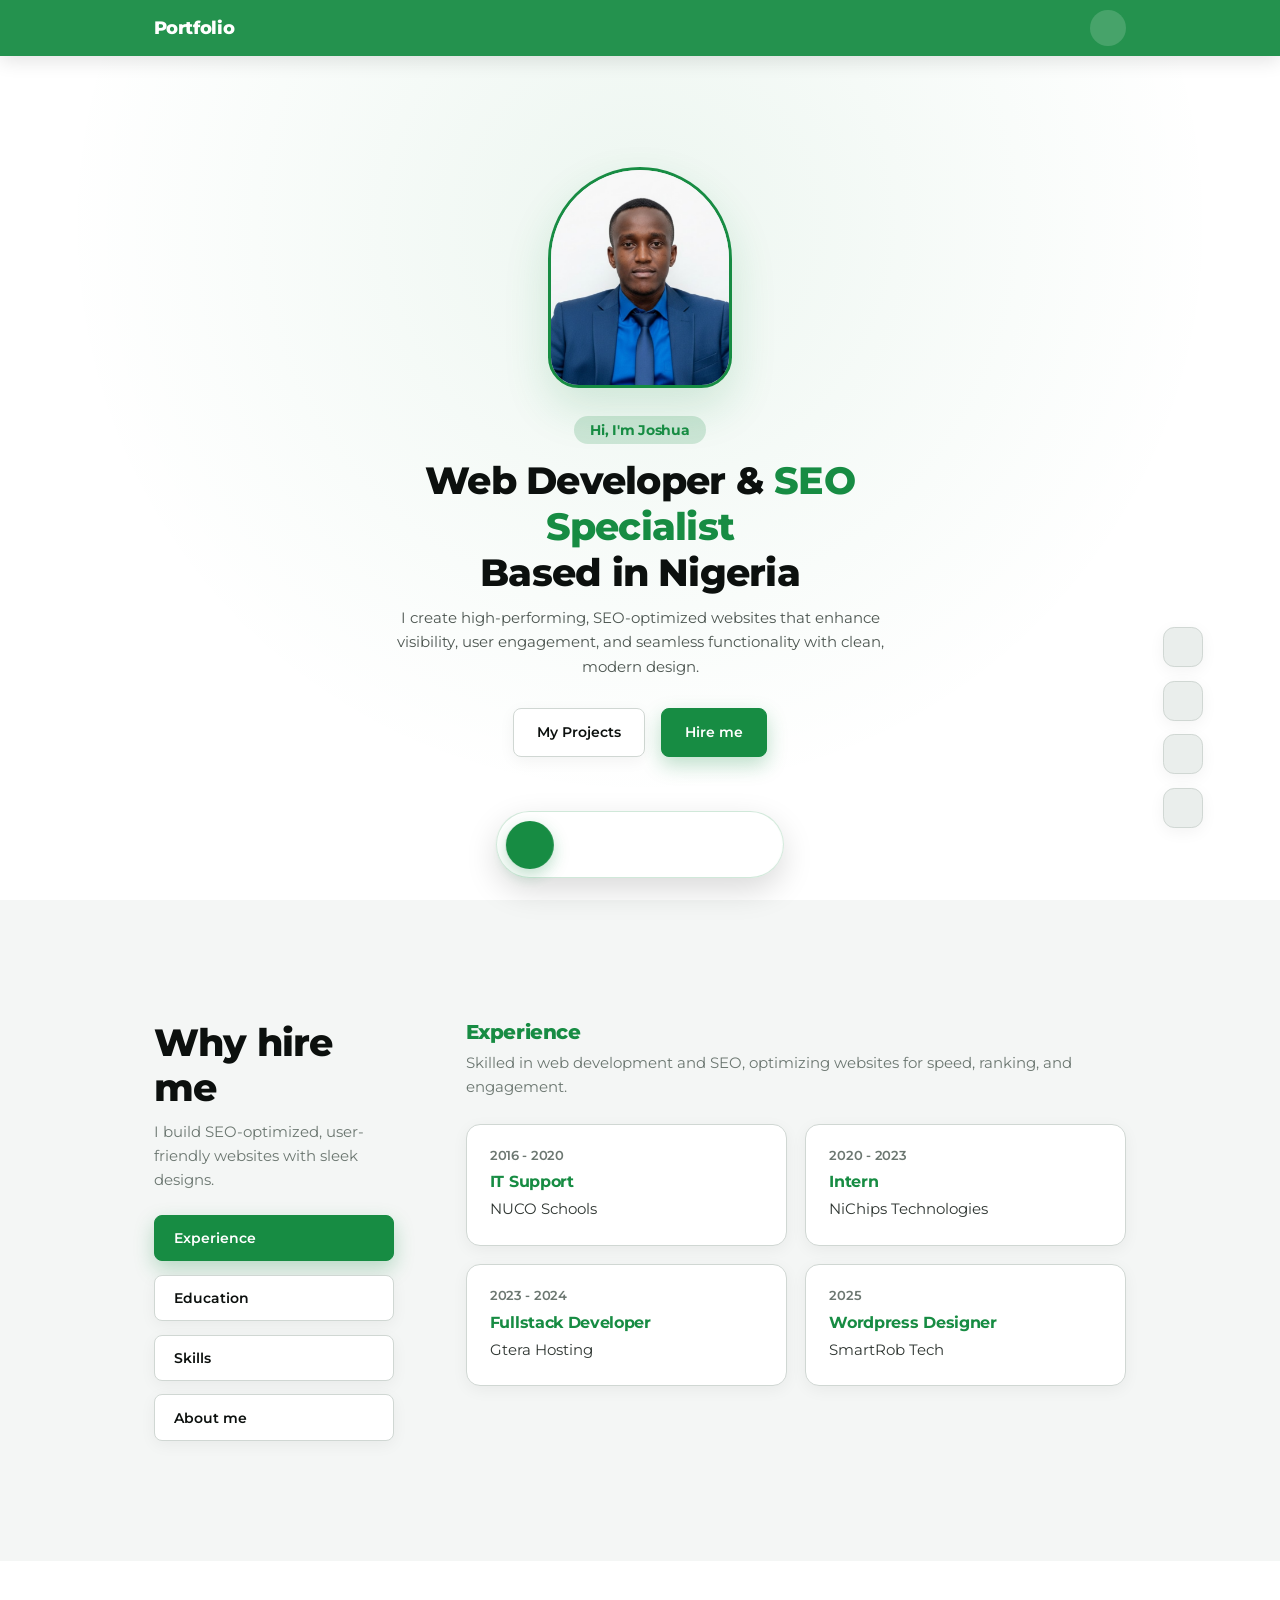
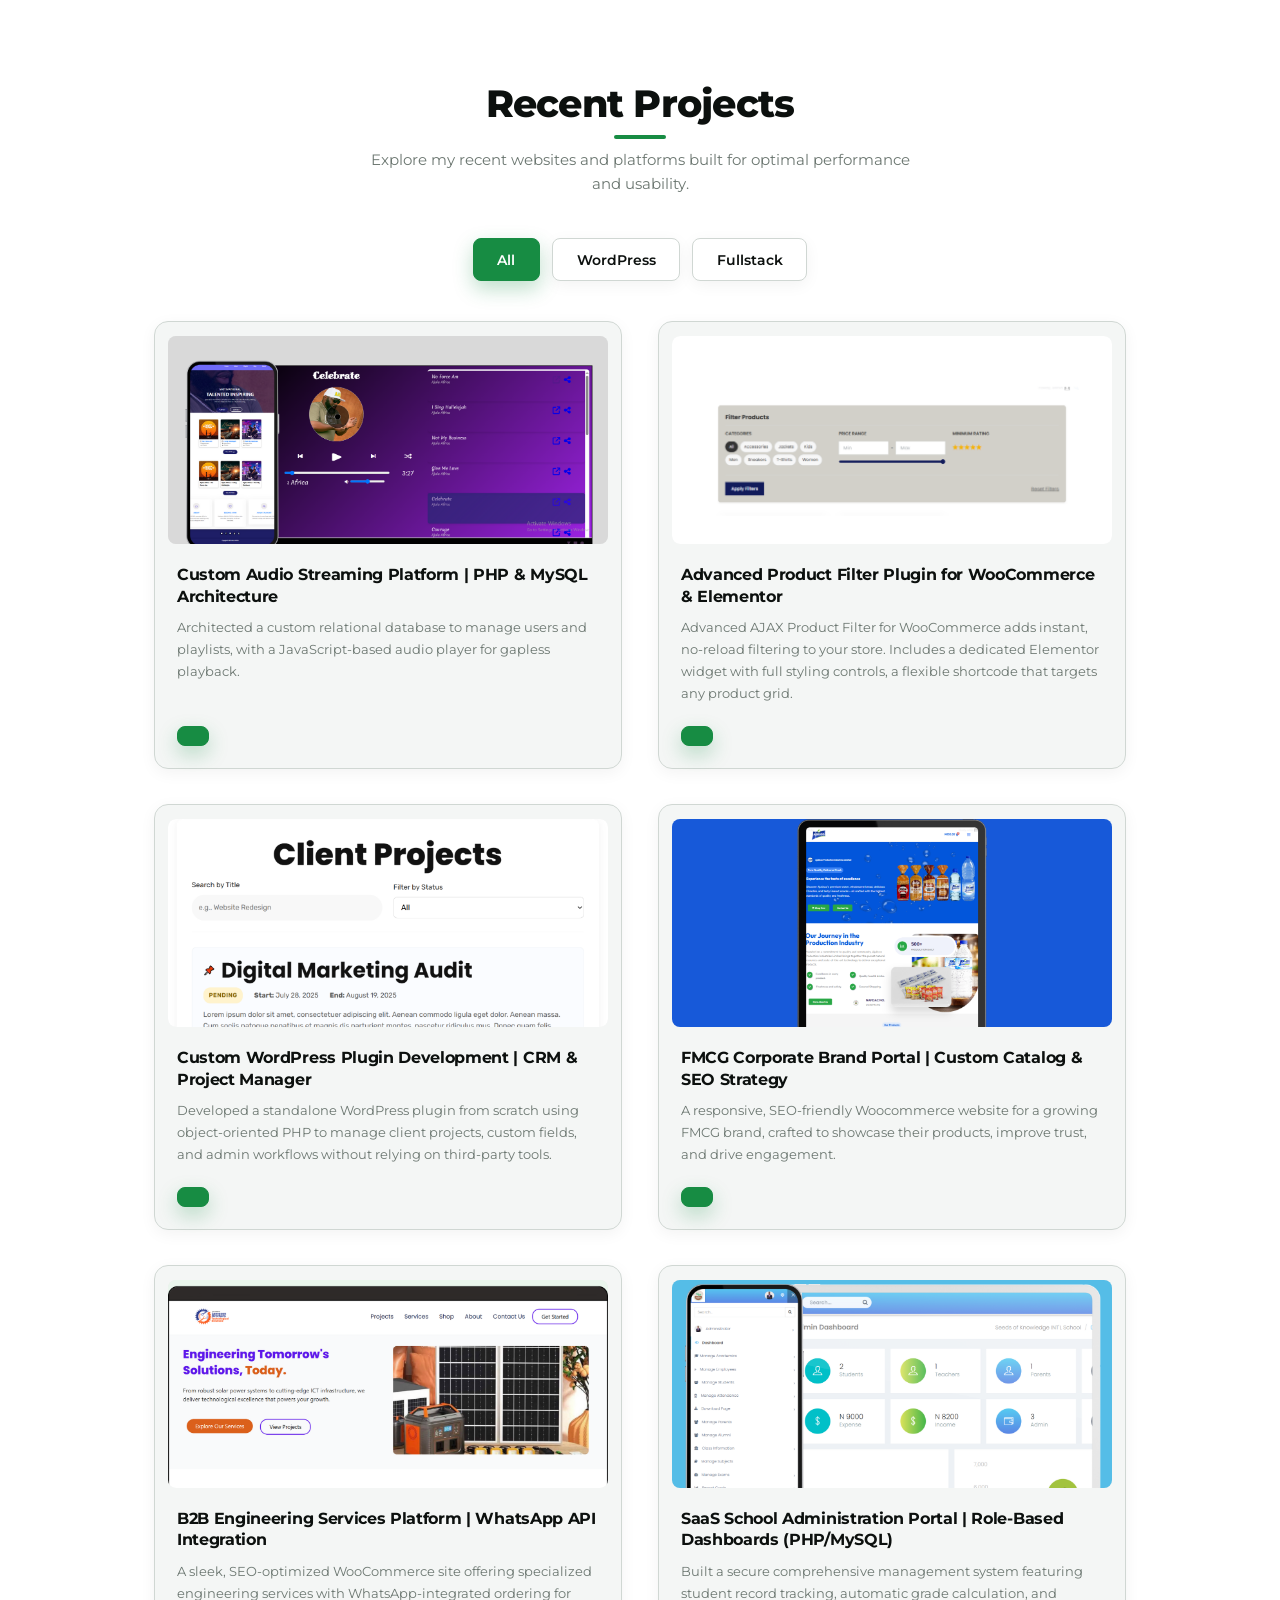
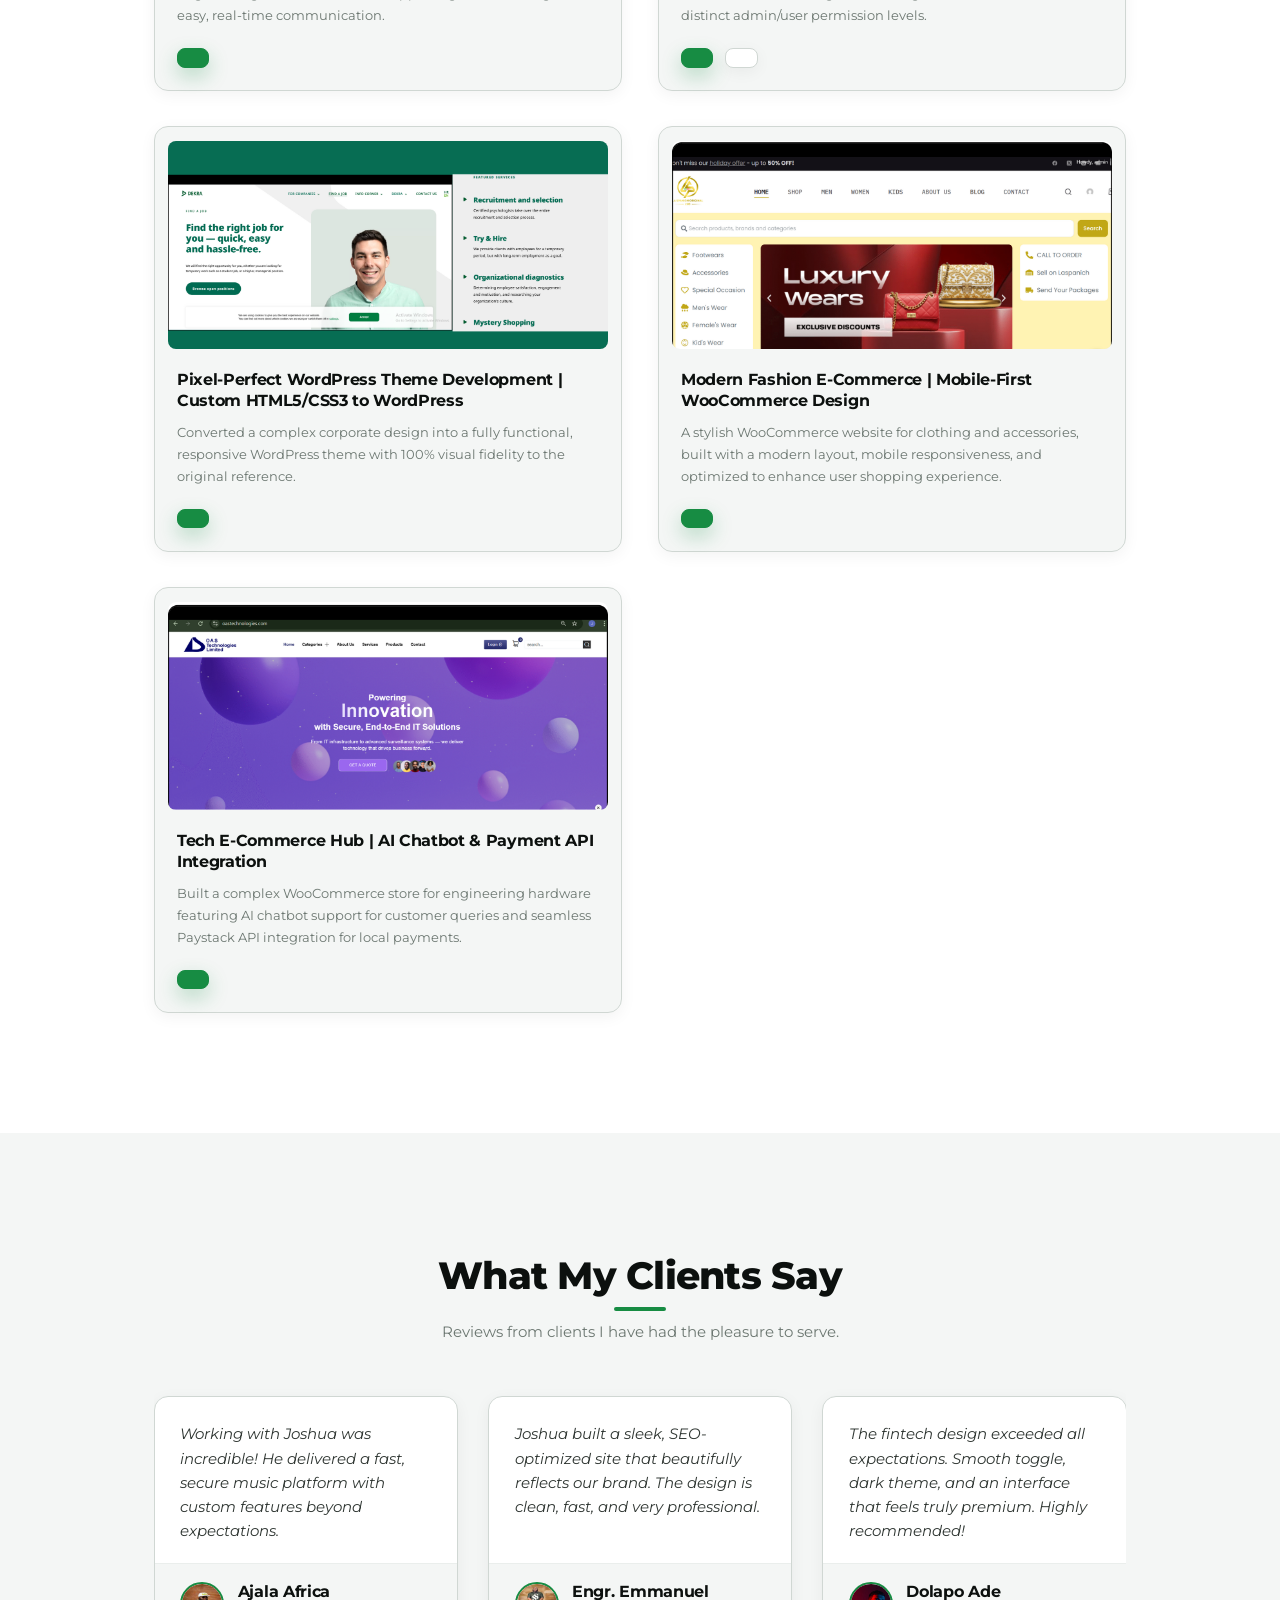
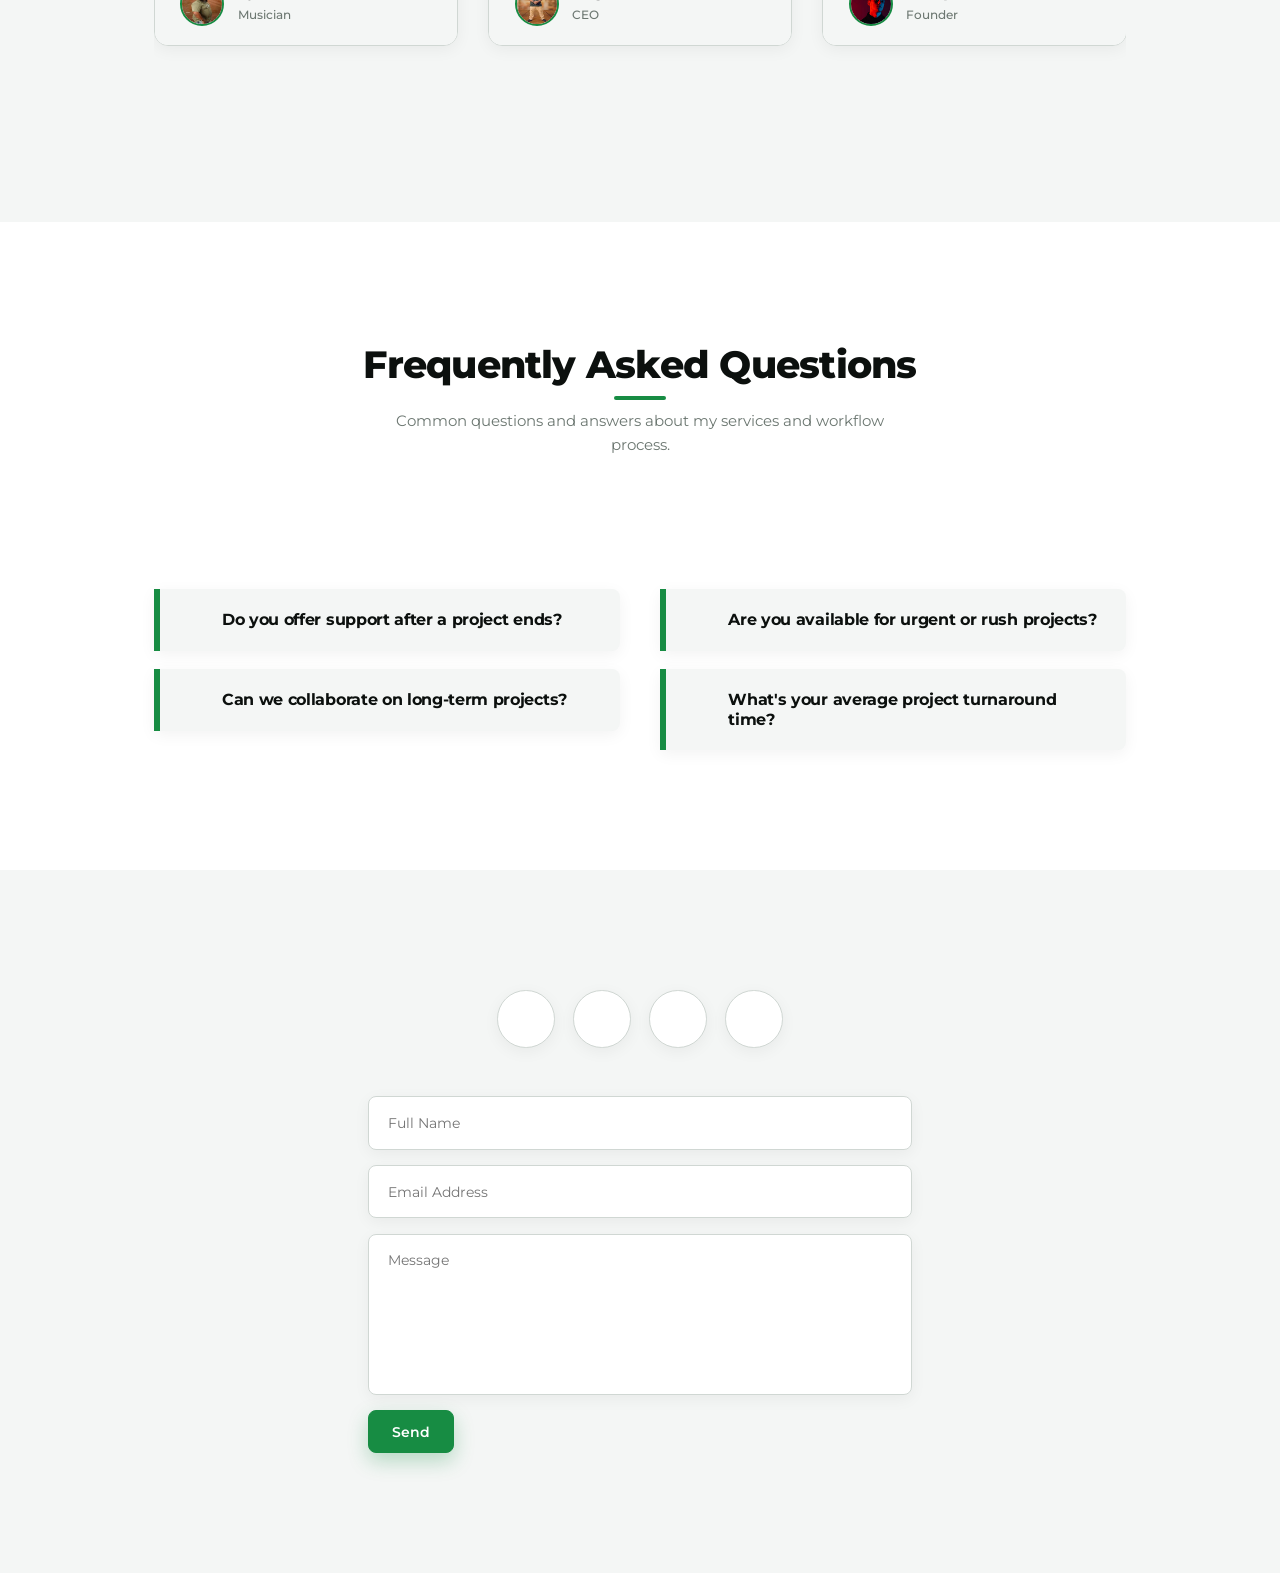
==== index.html @ 737b0444 "Deploy polished original portfolio design" ====
<!DOCTYPE html>
<html lang="en">
  <head>
    <meta charset="UTF-8" />
    <meta name="viewport" content="width=device-width, initial-scale=1.0" />
    <meta http-equiv="X-UA-Compatible" content="ie=edge" />
    <title>Personal Portfolio</title>

    <!-- Favicon -->
    <link rel="icon" href="./assets/portfolio-icon.png" type="image/png" />

    <!-- ICONSCOUT CDN -->
    <link
      rel="stylesheet"
      href="https://unicons.iconscout.com/release/v4.0.8/css/line.css"
    />
    <!-- SWIPERJS CDN -->
    <link
      rel="stylesheet"
      href="https://cdn.jsdelivr.net/npm/swiper@11/swiper-bundle.min.css"
    />
    <!-- ANIMATE ON SCROLL -->
    <link rel="stylesheet" href="https://unpkg.com/aos@next/dist/aos.css" />
    <!-- CUSTOM CSS -->
    <link rel="stylesheet" href="./index.css" />
  </head>
  <body>
    <!-- ========================= NAV BAR ========================= -->
    <nav>
      <div class="container nav__container">
        <a href="index.html">Portfolio</a>
        <button class="nav__theme-btn">
          <i class="uil uil-moon"></i>
        </button>
      </div>
    </nav>

    <!-- ========================= FLOATING NAV ========================= -->
    <menu class="floating__nav">
      <a href="#" class="active"><i class="uil uil-estate"></i></a>
      <a href="#resume"><i class="uil uil-user"></i></a>
      <a href="#projects"><i class="uil uil-images"></i></a>
      <a href="#faqs"><i class="uil uil-smile-dizzy"></i></a>
      <a href="#contact"><i class="uil uil-phone"></i></a>
    </menu>

    <!-- ========================= HEADER ========================= -->
    <header>
      <div class="header__container">
        <div class="header__image" data-aos="fade-up" data-aos-delay="800">
          <img src="./assets/portrait.jpg" alt="Header Image" />
        </div>
        <h5 data-aos="fade-in">Hi, I'm Joshua</h5>
        <h1 data-aos="fade-in">
          Web Developer & <span>SEO Specialist</span><br />Based in Nigeria
        </h1>
        <p data-aos="fade-in">
          I create high-performing, SEO-optimized websites that enhance
          visibility, user engagement, and seamless functionality with clean,
          modern design.
        </p>
        <div class="header__cta" data-aos="fade-in">
          <a href="#projects" class="btn">My Projects</a>
          <a href="#contact" class="btn primary">Hire me</a>
        </div>

        <menu class="header__socials">
          <a href="https://github.com/Joshuaetok" target="_blank" rel="noopener" aria-label="GitHub"><i class="uil uil-github-alt"></i></a>
          <a href="https://www.youtube.com/shorts/P1jPAKe_5eQ" target="_blank" rel="noopener" aria-label="YouTube"><i class="uil uil-youtube"></i></a>
          <a href="https://joshuaetok.github.io/new-portfolio/" target="_blank" rel="noopener" aria-label="Portfolio"><i class="uil uil-dribbble"></i></a>
          <a href="https://www.linkedin.com/in/joshua-etok-082957157" target="_blank" rel="noopener" aria-label="LinkedIn"
            ><i class="uil uil-linkedin-alt"></i
          ></a>
        </menu>
      </div>
    </header>

    <!-- ========================= RESUME ========================= -->
    <section id="resume">
      <div
        class="container resume__container"
        data-aos="fade-in"
        data-aos-delay="200"
      >
        <div class="resume__left">
          <h1>Why hire me</h1>
          <p>
            I build SEO-optimized, user-friendly websites with sleek designs.
          </p>
          <menu>
            <button class="btn primary experience__btn">Experience</button>
            <button class="btn education__btn">Education</button>
            <button class="btn skills__btn">Skills</button>
            <button class="btn about__btn">About me</button>
          </menu>
        </div>
        <div class="resume__right"></div>
      </div>
    </section>

    <!-- ========================= PROJECTS ========================= -->
    <section class="projects" id="projects">
      <h1>Recent Projects</h1>
      <p>
        Explore my recent websites and platforms built for optimal performance
        and usability.
      </p>
      <menu class="projects__categories">
        <button class="btn" data-filter="*">All</button>
        <button class="btn" data-filter=".frontend">WordPress</button>
      <!--  <button class="btn" data-filter=".backend">Backend</button> -->
        <button class="btn" data-filter=".fullstack">Fullstack</button>
      </menu>
      <div
        class="container projects__container"
        data-aos="fade-in"
        data-aos-delay="200"
      >
        <articles class="project mix fullstack" data-order="1">
          <div class="project__image">
            <img src="./assets/project1.png" alt="Project One" />
          </div>
          <h5>Custom Audio Streaming Platform | PHP & MySQL Architecture</h5>
          <p>
            Architected a custom relational database to manage users and playlists, with a JavaScript-based audio player for gapless playback.
          </p>
          <div class="projects__cta">
            <a href="https://ajalaafrica.com/" class="btn primary" target="_blank"
              ><i class="uil uil-link"></i
            ></a>
          </div>
        </articles>
        <articles class="project mix frontend" data-order="2">
          <div class="project__image">
            <img src="./assets/project11.png" alt="Project Two" />
          </div>
          <h5>Advanced Product Filter Plugin for WooCommerce & Elementor</h5>
          <p>
            Advanced AJAX Product Filter for WooCommerce adds instant, no‑reload filtering to your store. Includes a dedicated Elementor widget with full styling controls, a flexible shortcode that targets any product grid.
         </p>
          <div class="projects__cta">
            <a href="https://joshuaetok.github.io/advance-filter/"
              class="btn primary" target="_blank"><i class="uil uil-link"></i
            ></a>
          </div>
        </articles>
        <articles class="project mix frontend" data-order="2">
          <div class="project__image">
            <img src="./assets/project9.png" alt="Project Two" />
          </div>
          <h5>Custom WordPress Plugin Development | CRM & Project Manager</h5>
          <p>
            Developed a standalone WordPress plugin from scratch using object-oriented PHP to manage client projects, custom fields, and admin workflows without relying on third-party tools.
          </p>
          <div class="projects__cta">
            <a href="https://github.com/Joshuaetok/workcity-assessment-wordpress" class="btn primary" target="_blank"
              ><i class="uil uil-github-alt"></i
            ></a>
          </div>
        </articles>
        <articles class="project mix frontend" data-order="2">
          <div class="project__image">
            <img src="./assets/project2.png" alt="Project Two" />
          </div>
          <h5>FMCG Corporate Brand Portal | Custom Catalog & SEO Strategy</h5>
          <p>
            A responsive, SEO-friendly Woocommerce website for a growing FMCG brand,
            crafted to showcase their products, improve trust, and drive engagement.
          </p>
          <div class="projects__cta">
            <a href="https://ajaliscogroup.com/" class="btn primary" target="_blank"
              ><i class="uil uil-link"></i
            ></a>
          </div>
        </articles>
        <articles class="project mix frontend" data-order="3">
          <div class="project__image">
            <img src="./assets/project3.png" alt="Project Three" />
          </div>
          <h5>B2B Engineering Services Platform | WhatsApp API Integration</h5>
          <p>
            A sleek, SEO-optimized WooCommerce site offering specialized engineering
            services with WhatsApp-integrated ordering for easy, real-time communication.
          </p>
          <div class="projects__cta">
            <a href="https://jbtslimited.com/" class="btn primary" target="_blank"
              ><i class="uil uil-link"></i
            ></a>
          </div>
        </articles>
        <articles class="project mix fullstack" data-order="4">
          <div class="project__image">
            <img src="./assets/project4.png" alt="Project Four" />
          </div>
          <h5>SaaS School Administration Portal | Role-Based Dashboards (PHP/MySQL)</h5>
          <p>
            Built a secure comprehensive management system featuring student record tracking, automatic grade calculation, and distinct admin/user permission levels.
          </p>
          <div class="projects__cta">
            <a href="https://seedsofknowledgeschool.com/" class="btn primary" target="_blank"
              ><i class="uil uil-link"></i
            ></a>
            <a href="https://github.com/Joshuaetok/school/" class="btn" target="_blank"
              ><i class="uil uil-github-alt"></i
            ></a>
          </div>
        </articles>
        <articles class="project mix frontend" data-order="4">
          <div class="project__image">
            <img src="./assets/project5.png" alt="Project Four" />
          </div>
          <h5>Pixel-Perfect WordPress Theme Development | Custom HTML5/CSS3 to WordPress</h5>
          <p>
            Converted a complex corporate design into a fully functional, responsive WordPress theme with 100% visual fidelity to the original reference.
          </p>
          <div class="projects__cta">
            <a
              href="https://slategray-shrew-701305.hostingersite.com/"
              class="btn primary"
              target="_blank"
              ><i class="uil uil-link"></i
            ></a>
          </div>
        </articles>

        <articles class="project mix frontend" data-order="4">
          <div class="project__image">
            <img src="./assets/project6.png" alt="Project " />
          </div>
          <h5>Modern Fashion E-Commerce | Mobile-First WooCommerce Design</h5>
          <p>
            A stylish WooCommerce website for clothing and accessories, built with a modern
            layout, mobile responsiveness, and optimized to enhance user shopping experience.
          </p>
          <div class="projects__cta">
            <a
              href="https://laspanichoriginals.com/"
              class="btn primary"
              target="_blank"
              ><i class="uil uil-link"></i
            ></a>
          </div>
        </articles>

        <articles class="project mix frontend" data-order="4">
          <div class="project__image">
            <img src="./assets/project7.png" alt="Project " />
          </div>
          <h5>Tech E-Commerce Hub | AI Chatbot & Payment API Integration</h5>
          <p>
            Built a complex WooCommerce store for engineering hardware featuring AI chatbot support for customer queries and seamless Paystack API integration for local payments.
          </p>
          <div class="projects__cta">
            <a
              href="https://oastechnologies.com/"
              class="btn primary"
              target="_blank"
              ><i class="uil uil-link"></i
            ></a>
          </div>
        </articles>

        <!--
        <articles class="project mix frontend" data-order="4">
          <div class="project__image">
            <img src="./assets/project8.png" alt="Project " />
          </div>
          <h5>Table Water Website</h5>
          <p>
            A custom-designed, SEO-optimized WordPress site for a premium Table
            Water brand. First of its kind, tailored for visibility and brand
            identity.
          </p>
          <div class="projects__cta">
            <a
              href="https://tablewater.ajaliscogroup.com/"
              class="btn primary"
              target="_blank"
              ><i class="uil uil-link"></i
            ></a>
          </div>
        </articles>
        <!--
        <articles class="project mix frontend" data-order="4">
          <div class="project__image">
            <img src="./assets/project4.jpg" alt="Project Four" />
          </div>
          <h5>Project Three Title (Frontend)</h5>
          <p>
            Lorem ipsum dolor sit amet, consectetur adipisicing elit. Voluptate
            neque nostrum molestias, dolores! Animi, eos.
          </p>
          <div class="projects__cta">
            <a href="#" class="btn primary" target="_blank"
              ><i class="uil uil-link"></i
            ></a>
            <a href="#" class="btn" target="_blank"
              ><i class="uil uil-github-alt"></i
            ></a>
          </div>
        </articles>
        <articles class="project mix frontend" data-order="5">
          <div class="project__image">
            <img src="./assets/project5.jpg" alt="Project Five" />
          </div>
          <h5>Project Five Title (Frontend)</h5>
          <p>
            Lorem ipsum dolor sit amet, consectetur adipisicing elit. Voluptate
            neque nostrum molestias, dolores! Animi, eos.
          </p>
          <div class="projects__cta">
            <a href="#" class="btn primary" target="_blank"
              ><i class="uil uil-link"></i
            ></a>
            <a href="#" class="btn" target="_blank"
              ><i class="uil uil-github-alt"></i
            ></a>
          </div>
        </articles>
        <articles class="project mix backend" data-order="6">
          <div class="project__image">
            <img src="./assets/project6.jpg" alt="Project Six" />
          </div>
          <h5>Project Six Title (Backend)</h5>
          <p>
            Lorem ipsum dolor sit amet, consectetur adipisicing elit. Voluptate
            neque nostrum molestias, dolores! Animi, eos.
          </p>
          <div class="projects__cta">
            <a href="#" class="btn primary" target="_blank"
              ><i class="uil uil-link"></i
            ></a>
            <a href="#" class="btn" target="_blank"
              ><i class="uil uil-github-alt"></i
            ></a>
          </div>
        </articles>
        -->
      </div>
    </section>

    <!-- ========================= TESTIMONIALS ========================= -->
    <section id="swiper">
      <h1>What My Clients Say</h1>
      <p>Reviews from clients I have had the pleasure to serve.</p>
      <div class="container swiper">
        <div class="swiper-wrapper">
          <figure class="swiper-slide">
            <figcaption>
              Working with Joshua was incredible! He delivered a fast, secure
              music platform with custom features beyond expectations.
            </figcaption>
            <div class="swiper__client">
              <div class="swiper__client-avatar">
                <img src="./assets/avatar6.jpg" alt="Client One" />
              </div>
              <div class="swiper__client-details">
                <h5>Ajala Africa</h5>
                <small>Musician</small>
              </div>
            </div>
          </figure>
          <figure class="swiper-slide">
            <figcaption>
              Joshua built a sleek, SEO-optimized site that beautifully reflects
              our brand. The design is clean, fast, and very professional.
            </figcaption>
            <div class="swiper__client">
              <div class="swiper__client-avatar">
                <img src="./assets/avatar5.jpg" alt="Client One" />
              </div>
              <div class="swiper__client-details">
                <h5>Engr. Emmanuel</h5>
                <small>CEO</small>
              </div>
            </div>
          </figure>
          <figure class="swiper-slide">
            <figcaption>
              The fintech design exceeded all expectations. Smooth toggle, dark
              theme, and an interface that feels truly premium. Highly
              recommended!
            </figcaption>
            <div class="swiper__client">
              <div class="swiper__client-avatar">
                <img src="./assets/avatar1.jpg" alt="Client One" />
              </div>
              <div class="swiper__client-details">
                <h5>Dolapo Ade</h5>
                <small>Founder</small>
              </div>
            </div>
          </figure>
          <!--
          <figure class="swiper-slide">
            <figcaption>
              Lorem ipsum dolor sit amet, consectetur adipisicing elit. Quod
              soluta itaque ipsam repellendus voluptatibus consequatur
              excepturi. Earum aut veritatis nesciunt!
            </figcaption>
            <div class="swiper__client">
              <div class="swiper__client-avatar">
                <img src="./assets/avatar4.jpg" alt="Client One" />
              </div>
              <div class="swiper__client-details">
                <h5>Mana Ama McBrown</h5>
                <small>Actress</small>
              </div>
            </div>
          </figure>
          <figure class="swiper-slide">
            <figcaption>
              Lorem ipsum dolor sit amet, consectetur adipisicing elit. Quod
              soluta itaque ipsam repellendus voluptatibus consequatur
              excepturi. Earum aut veritatis nesciunt!
            </figcaption>
            <div class="swiper__client">
              <div class="swiper__client-avatar">
                <img src="./assets/avatar2.jpg" alt="Client One" />
              </div>
              <div class="swiper__client-details">
                <h5>Mana Ama McBrown</h5>
                <small>Actress</small>
              </div>
            </div>
          </figure>
          <figure class="swiper-slide">
            <figcaption>
              Lorem ipsum dolor sit amet, consectetur adipisicing elit. Quod
              soluta itaque ipsam repellendus voluptatibus consequatur
              excepturi. Earum aut veritatis nesciunt!
            </figcaption>
            <div class="swiper__client">
              <div class="swiper__client-avatar">
                <img src="./assets/avatar3.jpg" alt="Client One" />
              </div>
              <div class="swiper__client-details">
                <h5>Mana Ama McBrown</h5>
                <small>Actress</small>
              </div>
            </div>
          </figure>
          -->
        </div>
        <div class="swiper-pagination"></div>
      </div>
    </section>

    <!-- ========================= FAQS ========================= -->
    <section id="faqs">
      <h1>Frequently Asked Questions</h1>
      <p>
        Common questions and answers about my services and workflow process.
      </p>
      <menu class="container faqs__container">
        <li class="faqs__item" data-aos="fade-in" data-aos-delay="200">
          <div class="faqs__item-top">
            <span class="faq__icon"><i class="uil uil-angle-down"></i></span>
            <h5>What's your rate?</h5>
          </div>
          <div class="faqs__item-bottom">
            <span></span>
            <p>
              My rates depend on the scope and timeline of the project. I offer
              flexible pricing models including hourly rates, project-based
              fees, and retainers. Every quote is tailored to suit your unique
              needs.
            </p>
          </div>
        </li>
        <li class="faqs__item" data-aos="fade-in" data-aos-delay="200">
          <div class="faqs__item-top">
            <span class="faq__icon"><i class="uil uil-angle-down"></i></span>
            <h5>Can you handle a full website project alone?</h5>
          </div>
          <div class="faqs__item-bottom">
            <span></span>
            <p>
              Absolutely. I specialize in full-stack development and also offer
              expert SEO and design services for complete, high-quality
              delivery.
            </p>
          </div>
        </li>
        <li class="faqs__item" data-aos="fade-in" data-aos-delay="400">
          <div class="faqs__item-top">
            <span class="faq__icon"><i class="uil uil-angle-down"></i></span>
            <h5>Do you offer support after a project ends?</h5>
          </div>
          <div class="faqs__item-bottom">
            <span></span>
            <p>
              Yes. I provide post-launch support packages which include site
              monitoring, bug fixes, and regular updates to ensure your site
              remains optimized and secure.
            </p>
          </div>
        </li>
        <li class="faqs__item" data-aos="fade-in" data-aos-delay="400">
          <div class="faqs__item-top">
            <span class="faq__icon"><i class="uil uil-angle-down"></i></span>
            <h5>Are you available for urgent or rush projects?</h5>
          </div>
          <div class="faqs__item-bottom">
            <span></span>
            <p>
              Yes, I do take on urgent projects based on availability. Rush
              projects come with a premium fee and will still be delivered with
              top-tier quality and precision.
            </p>
          </div>
        </li>
        <li class="faqs__item" data-aos="fade-in" data-aos-delay="600">
          <div class="faqs__item-top">
            <span class="faq__icon"><i class="uil uil-angle-down"></i></span>
            <h5>Can we collaborate on long-term projects?</h5>
          </div>
          <div class="faqs__item-bottom">
            <span></span>
            <p>
              Definitely. I enjoy building lasting relationships with clients.
              Whether it's ongoing website updates, SEO strategies, or new
              feature rollouts, I'm in for the long haul.
            </p>
          </div>
        </li>
        <li class="faqs__item" data-aos="fade-in" data-aos-delay="600">
          <div class="faqs__item-top">
            <span class="faq__icon"><i class="uil uil-angle-down"></i></span>
            <h5>What's your average project turnaround time?</h5>
          </div>
          <div class="faqs__item-bottom">
            <span></span>
            <p>
              Project timelines vary based on complexity, but most standard
              websites are completed within 2–4 weeks. We'll agree on a clear
              timeline before starting to ensure smooth delivery.
            </p>
          </div>
        </li>
      </menu>
    </section>

    <!-- ========================= CONTACT ========================= -->
    <section id="contact">
      <div class="container contact__container">
        <menu class="contact__options">
          <a
            href="mailto:etokjoshua@gmail.com"
            class="contact__option"
            target="_blank"
            aria-label="Email"
          >
            <i class="uil uil-envelope"></i>
          </a>
          <a
            href="https://m.me/joshua.etok.12"
            class="contact__option"
            target="_blank"
            aria-label="Messenger"
          >
            <i class="uil uil-facebook-messenger-alt"></i>
          </a>
          <a
            href="https://wa.me/2348084017920"
            class="contact__option"
            target="_blank"
            aria-label="WhatsApp"
          >
            <i class="uil uil-whatsapp"></i>
          </a>
          <a href="tel:+2348084017920" class="contact__option" target="_blank" aria-label="Phone">
            <i class="uil uil-phone"></i>
          </a>
        </menu>
        <form
          action="https://formsubmit.co/etokjoshua1@gmail.com"
          method="POST"
          data-aos="fade-up"
          data-aos-delay="200"
        >
            <!-- Redirect after submit -->
          <input type="hidden" name="_next" value="https://joshuaetok.github.io/new-portfolio/" />

          <input
            class="round"
            type="text"
            name="Name"
            placeholder="Full Name"
            required
          />
          <input
            class="round"
            type="email"
            name="Email"
            placeholder="Email Address"
            required
          />
          <textarea
            class="round"
            name="Message"
            rows="7"
            placeholder="Message"
            required
          ></textarea>
          <button type="submit" class="btn primary">Send</button>
        </form>
      </div>
    </section>

    <script src="./mix/dist/mixitup.min.js"></script>
    <script src="https://cdn.jsdelivr.net/npm/swiper@11/swiper-bundle.min.js"></script>
    <script src="https://unpkg.com/aos@next/dist/aos.js"></script>
    <script>
      AOS.init({ duration: 2000, offset: 80 });
    </script>
    <script src="./index.js"></script>
  </body>
</html>
---- index.css ----
@import url('https://fonts.googleapis.com/css2?family=Montserrat:ital,wght@0,100..900;1,100..900&display=swap');

* {
  margin: 0;
  padding: 0;
  outline: 0;
  border: 0;
  text-decoration: none;
  list-style: none;
  box-sizing: border-box;
}

:root {
  --color-primary: #178c43;
  --color-primary-light: #1db356;
  --color-primary-variant: rgba(23, 140, 67, 0.18);
  --color-primary-glow: rgba(23, 140, 67, 0.28);
  --color-gray-0: #ffffff;
  --color-gray-50: #f4f6f5;
  --color-gray-100: #eaeeec;
  --color-gray-200: #d0d7d3;
  --color-gray-300: #a1aba5;
  --color-gray-400: #87928c;
  --color-gray-500: #6c7771;
  --color-gray-600: #4e5752;
  --color-gray-700: #2f3632;
  --color-gray-800: #1c211e;
  --color-gray-900: #0c100e;

  --container-w-lg: 76%;
  --container-w-md: 90%;
  --container-w-sm: 92%;

  --radius-sm: 8px;
  --radius-md: 14px;
  --radius-lg: 20px;

  --shadow-sm: 0 4px 16px rgba(0, 0, 0, 0.05);
  --shadow-md: 0 12px 32px rgba(0, 0, 0, 0.08);
  --shadow-lg: 0 20px 45px rgba(23, 140, 67, 0.16);

  --transition: all 320ms cubic-bezier(0.22, 1, 0.36, 1);
}

.dark-theme-variables {
  --color-gray-0: #0e0d14;
  --color-gray-50: #171522;
  --color-gray-100: #221f30;
  --color-gray-200: #36324a;
  --color-gray-300: #6e6a85;
  --color-gray-400: #8e8aa3;
  --color-gray-500: #a8a4bd;
  --color-gray-600: #c7c4d6;
  --color-gray-700: #e6e5ef;
  --color-gray-800: #f4f3f8;
  --color-gray-900: #ffffff;

  --shadow-sm: 0 6px 20px rgba(0, 0, 0, 0.28);
  --shadow-md: 0 14px 36px rgba(0, 0, 0, 0.42);
  --shadow-lg: 0 20px 48px rgba(23, 140, 67, 0.22);
}

html {
  scroll-behavior: smooth;
  scroll-padding-top: 3.5rem;
}

::-webkit-scrollbar {
  background: rgba(23, 140, 67, 0.12);
  width: 9px;
}

::-webkit-scrollbar-thumb {
  background: var(--color-primary);
  border-radius: 10px;
}

body {
  font-family: "Montserrat", sans-serif;
  line-height: 1.65;
  background: var(--color-gray-0);
  font-size: 0.92rem;
  color: var(--color-gray-700);
  user-select: none;
  overflow-x: hidden;
  transition: background 300ms ease, color 300ms ease;
}

.container {
  width: var(--container-w-lg);
  max-width: 1200px;
  margin-inline: auto;
}

img {
  display: block;
  width: 100%;
  object-fit: cover;
}

h1, h2, h3, h4, h5, h6 {
  color: var(--color-gray-900);
  line-height: 1.2;
  font-weight: 800;
  letter-spacing: -0.02em;
}

h1 {
  font-size: clamp(1.75rem, 3vw, 2.35rem);
}

h2 {
  font-size: 1.6rem;
}

h3 {
  font-size: 1.4rem;
}

h4 {
  font-size: 1.25rem;
}

h5 {
  font-size: 1rem;
  font-weight: 700;
}

h6 {
  font-size: 0.82rem;
  font-weight: 600;
}

a {
  transition: var(--transition);
}

.btn {
  display: inline-flex;
  align-items: center;
  justify-content: center;
  gap: 0.45rem;
  background: var(--color-gray-0);
  border: 1.5px solid var(--color-gray-200);
  color: var(--color-gray-900);
  font-family: inherit;
  font-weight: 600;
  font-size: 0.88rem;
  padding: 0.72rem 1.45rem;
  border-radius: var(--radius-sm);
  transition: var(--transition);
  cursor: pointer;
  box-shadow: var(--shadow-sm);
}

.btn.primary {
  background: var(--color-primary);
  border-color: var(--color-primary);
  color: #ffffff;
  box-shadow: 0 8px 20px var(--color-primary-glow);
}

.btn:hover {
  background: var(--color-primary);
  border-color: var(--color-primary);
  color: #ffffff;
  transform: translateY(-2px);
  box-shadow: 0 10px 24px var(--color-primary-glow);
}

.btn.primary:hover {
  background: var(--color-primary-light);
  border-color: var(--color-primary-light);
}

section {
  padding: 7.5rem 0;
}

section:nth-child(even) {
  background: var(--color-gray-50);
}

section > h1,
section > p {
  text-align: center;
  margin-inline: auto;
}

section > h1 {
  position: relative;
  width: fit-content;
  max-width: var(--container-w-sm);
  margin-bottom: 0.6rem;
}

section > h1::after {
  content: "";
  display: block;
  width: 3.2rem;
  height: 0.25rem;
  background: var(--color-primary);
  border-radius: 2rem;
  margin: 0.55rem auto 0;
}

section > p {
  margin-top: 0.5rem;
  width: min(34rem, var(--container-w-sm));
  color: var(--color-gray-500);
}


/* ===================== NAVBAR ===================== */
nav {
  background: rgba(23, 140, 67, 0.94);
  backdrop-filter: blur(12px);
  -webkit-backdrop-filter: blur(12px);
  width: 100%;
  height: 3.5rem;
  display: grid;
  place-items: center;
  position: fixed;
  top: 0;
  left: 0;
  z-index: 20;
  box-shadow: 0 4px 20px rgba(0, 0, 0, 0.12);
}

.nav__container {
  display: flex;
  justify-content: space-between;
  align-items: center;
}

.nav__container a {
  color: #ffffff;
  font-weight: 800;
  font-size: 1.15rem;
  letter-spacing: -0.02em;
}

.nav__theme-btn {
  background: rgba(255, 255, 255, 0.16);
  color: #ffffff;
  width: 2.3rem;
  height: 2.3rem;
  border-radius: 50%;
  display: grid;
  place-items: center;
  font-size: 1.2rem;
  cursor: pointer;
  transition: var(--transition);
}

.nav__theme-btn:hover {
  background: rgba(255, 255, 255, 0.28);
  transform: rotate(15deg) scale(1.06);
}


/* ===================== FLOATING NAVBAR ===================== */
.floating__nav {
  position: fixed;
  left: 50%;
  bottom: -8rem;
  transform: translateX(-50%) scale(0);
  background: rgba(255, 255, 255, 0.75);
  border: 1px solid rgba(23, 140, 67, 0.2);
  box-shadow: 0 12px 32px rgba(0, 0, 0, 0.15);
  backdrop-filter: blur(14px);
  -webkit-backdrop-filter: blur(14px);
  width: fit-content;
  height: 4.2rem;
  display: flex;
  align-items: center;
  justify-content: space-between;
  gap: 0.45rem;
  padding: 0.55rem;
  border-radius: 2.5rem;
  opacity: 0;
  z-index: 20;
  animation: animateFloatingNav 0.8s 0.6s cubic-bezier(0.22, 1, 0.36, 1) forwards;
}

.dark-theme-variables .floating__nav {
  background: rgba(23, 21, 34, 0.78);
  border: 1px solid rgba(255, 255, 255, 0.12);
  box-shadow: 0 12px 36px rgba(0, 0, 0, 0.48);
}

@keyframes animateFloatingNav {
  to {
    bottom: 1.35rem;
    opacity: 1;
    transform: translateX(-50%) scale(1);
  }
}

.floating__nav a {
  color: var(--color-gray-800);
  width: 3rem;
  aspect-ratio: 1/1;
  display: grid;
  place-items: center;
  border-radius: 50%;
  font-size: 1.08rem;
  transition: var(--transition);
}

.floating__nav a:hover {
  background: var(--color-primary-variant);
  color: var(--color-primary);
}

.floating__nav a.active {
  background: var(--color-primary);
  color: #ffffff;
  box-shadow: 0 6px 16px var(--color-primary-glow);
}


/* ===================== HEADER ===================== */
header {
  margin-top: 3.5rem;
  min-height: calc(100vh - 3.5rem);
  padding: 3.5rem 0 5.5rem;
  display: grid;
  place-items: center;
  position: relative;
  background: radial-gradient(circle at 50% 20%, rgba(23, 140, 67, 0.08), transparent 62%);
}

.dark-theme-variables header {
  background:
    radial-gradient(circle at 50% 20%, rgba(23, 140, 67, 0.14), transparent 60%),
    linear-gradient(180deg, var(--color-gray-100), var(--color-gray-0));
}

.header__container {
  width: min(38rem, var(--container-w-sm));
  text-align: center;
}

.header__image {
  width: 11.5rem;
  height: 13.8rem;
  border-radius: 6rem 6rem 2rem 2rem;
  overflow: hidden;
  margin-inline: auto;
  margin-bottom: 1.75rem;
  border: 3px solid var(--color-primary);
  box-shadow: var(--shadow-lg);
  background: var(--color-gray-100);
}

.header__image img {
  height: 100%;
  object-position: center top;
  transform: scale(1.06);
  transition: var(--transition);
}

.header__image:hover img {
  transform: scale(1.1);
}

.header__container h5 {
  color: var(--color-primary);
  background: var(--color-primary-variant);
  width: fit-content;
  margin-inline: auto;
  padding: 0.35rem 1rem;
  border-radius: 2rem;
  font-size: 0.85rem;
  font-weight: 700;
}

.header__container h1 {
  margin: 0.9rem 0 0.65rem;
  line-height: 1.22;
}

.header__container h1 span {
  color: var(--color-primary);
}

.header__container p {
  color: var(--color-gray-600);
  max-width: 33rem;
  margin-inline: auto;
}

.header__cta {
  margin-top: 1.85rem;
  display: flex;
  gap: 1rem;
  margin-inline: auto;
  width: fit-content;
}

.header__socials {
  position: absolute;
  right: 6%;
  bottom: 4.5rem;
  display: flex;
  flex-direction: column;
  gap: 0.85rem;
}

.header__socials a {
  background: var(--color-gray-100);
  color: var(--color-primary);
  width: 2.5rem;
  aspect-ratio: 1/1;
  display: flex;
  align-items: center;
  justify-content: center;
  border-radius: 0.7rem;
  font-size: 1.15rem;
  border: 1px solid var(--color-gray-200);
  box-shadow: var(--shadow-sm);
  transition: var(--transition);
}

.header__socials a:hover {
  background: var(--color-primary);
  border-color: var(--color-primary);
  color: #ffffff;
  transform: translateY(-3px);
  box-shadow: 0 8px 18px var(--color-primary-glow);
}


/* ===================== RESUME ===================== */
.resume__container {
  display: grid;
  grid-template-columns: 15rem 1fr;
  gap: 4.5rem;
  width: min(64rem, var(--container-w-lg));
  align-items: start;
}

.resume__left p {
  margin: 0.6rem 0 1.4rem;
  color: var(--color-gray-500);
}

.resume__left menu {
  display: flex;
  flex-direction: column;
  gap: 0.85rem;
}

.resume__left menu button {
  width: 100%;
  justify-content: flex-start;
  padding: 0.82rem 1.2rem;
  border-radius: var(--radius-sm);
}

.resume__right h4 {
  margin-bottom: 0.45rem;
  color: var(--color-primary);
}

.resume__right > p {
  margin-bottom: 1.5rem;
  color: var(--color-gray-500);
}

.resume__right ul {
  display: grid;
  grid-template-columns: 1fr 1fr;
  gap: 1.15rem;
}

.resume__right ul li {
  background: var(--color-gray-0);
  padding: 1.45rem;
  border-radius: var(--radius-md);
  border: 1px solid var(--color-gray-200);
  box-shadow: var(--shadow-sm);
  transition: var(--transition);
  cursor: default;
}

.resume__right ul li:hover {
  border-color: var(--color-primary);
  transform: translateY(-3px);
  box-shadow: var(--shadow-md);
}

.resume__right li h6 {
  color: var(--color-gray-500);
}

.resume__right li h5 {
  color: var(--color-primary);
  margin: 0.55rem 0 0.35rem;
}

/* education */
.resume__right.education ul {
  grid-template-columns: 1fr;
}

.resume__right.education li h5 {
  margin-top: 0;
}

/* skills */
.resume__right.skills ul {
  grid-template-columns: repeat(auto-fill, minmax(7.2rem, 1fr));
  gap: 1.15rem;
}

.resume__right.skills ul li {
  padding: 1.1rem 0.8rem;
  display: flex;
  flex-direction: column;
  align-items: center;
  justify-content: center;
  gap: 0.65rem;
  aspect-ratio: 1 / 1;
  background: #ffffff;
  border: 1px solid var(--color-gray-200);
  border-radius: var(--radius-md);
}

.dark-theme-variables .resume__right.skills ul li {
  background: #ffffff;
  border-color: rgba(255, 255, 255, 0.16);
}

.resume__right.skills ul li img {
  width: 3.1rem;
  height: 3.1rem;
  object-fit: contain;
  transition: var(--transition);
}

.resume__right.skills ul li:hover img {
  transform: scale(1.1);
}

.resume__right.skills ul li span {
  font-size: 0.75rem;
  font-weight: 700;
  color: #1c211e;
  text-align: center;
}

/* about */
.resume__right.about ul {
  gap: 1rem 1.5rem;
}

.resume__right.about li {
  background: var(--color-gray-0);
  display: flex;
  align-items: center;
  justify-content: space-between;
  padding: 0.9rem 1.2rem;
  gap: 0.5rem;
  border: 1px solid var(--color-gray-200);
  border-radius: var(--radius-sm);
}

.resume__right.about li h6 {
  color: var(--color-gray-500);
}

.resume__right.about li h5 {
  color: var(--color-gray-900);
  margin: 0;
  font-size: 0.88rem;
}

.resume__right.about li p {
  font-weight: 600;
  color: var(--color-gray-700);
  font-size: 0.88rem;
}


/* ===================== PROJECTS ===================== */
.projects__categories {
  display: flex;
  gap: 0.8rem;
  justify-content: center;
  align-items: center;
  margin: 2.6rem 0 2.5rem;
  flex-wrap: wrap;
}

.projects__categories button.mixitup-control-active {
  background: var(--color-primary);
  border-color: var(--color-primary);
  color: #ffffff;
  box-shadow: 0 8px 20px var(--color-primary-glow);
}

.projects__container {
  display: grid;
  grid-template-columns: repeat(auto-fill, minmax(19.5rem, 1fr));
  gap: 2.2rem;
}

.project {
  background: var(--color-gray-50);
  transition: var(--transition);
  padding: 0.85rem 0.85rem 1.4rem;
  border-radius: var(--radius-md);
  border: 1px solid var(--color-gray-200);
  box-shadow: var(--shadow-sm);
  display: flex;
  flex-direction: column;
  animation: animateProject 0.6s ease forwards;
}

.dark-theme-variables .project {
  background: var(--color-gray-100);
}

@keyframes animateProject {
  from {
    opacity: 0;
    transform: translateY(12px);
  }
  to {
    opacity: 1;
    transform: translateY(0);
  }
}

.project:hover {
  transform: translateY(-6px);
  border-color: var(--color-primary);
  box-shadow: var(--shadow-md);
}

.project__image {
  aspect-ratio: 16 / 10;
  max-height: 13rem;
  margin-bottom: 1.25rem;
  border-radius: var(--radius-sm);
  overflow: hidden;
  background: var(--color-gray-100);
}

.project__image img {
  width: 100%;
  height: 100%;
  object-fit: cover;
  object-position: top center;
  transition: transform 500ms cubic-bezier(0.22, 1, 0.36, 1);
}

.project:hover .project__image img {
  transform: scale(1.05);
}

.project h5 {
  padding: 0 0.55rem;
  line-height: 1.35;
}

.project p {
  margin: 0.55rem 0 1.35rem;
  padding: 0 0.55rem;
  font-size: 0.84rem;
  color: var(--color-gray-500);
  flex-grow: 1;
}

.projects__cta,
.project__cta {
  padding: 0 0.55rem;
  display: flex;
  gap: 0.75rem;
  margin-top: auto;
}

.projects__cta a,
.project__cta a {
  font-size: 1.15rem;
  padding: 0.55rem 0.95rem;
  border-radius: var(--radius-sm);
}


/* ===================== SWIPER JS (testimonials) ===================== */
.swiper-wrapper {
  margin-top: 3.2rem;
  padding-bottom: 3.5rem;
}

.swiper-slide {
  background: var(--color-gray-0);
  border: 1px solid var(--color-gray-200);
  border-radius: var(--radius-md);
  box-shadow: var(--shadow-sm);
  overflow: hidden;
  cursor: default;
  transition: var(--transition);
  height: auto;
  display: flex;
  flex-direction: column;
  justify-content: space-between;
}

.swiper-slide:hover {
  border-color: var(--color-primary);
  transform: translateY(-4px);
  box-shadow: var(--shadow-md);
}

.swiper-slide figcaption {
  padding: 1.6rem 1.6rem 1.2rem;
  color: var(--color-gray-700);
  font-style: italic;
  line-height: 1.65;
  position: relative;
}

.swiper__client {
  display: flex;
  align-items: center;
  gap: 0.85rem;
  background: var(--color-gray-50);
  padding: 1.15rem 1.6rem;
  border-top: 1px solid var(--color-gray-100);
}

.dark-theme-variables .swiper__client {
  background: var(--color-gray-100);
}

.swiper__client-avatar {
  width: 2.75rem;
  aspect-ratio: 1/1;
  border-radius: 50%;
  overflow: hidden;
  border: 2px solid var(--color-primary);
  flex-shrink: 0;
}

.swiper__client-details small {
  color: var(--color-gray-500);
  font-weight: 500;
}

.swiper-pagination-bullet {
  background: var(--color-primary);
}


/* ===================== FAQS ===================== */
.faqs__container {
  display: grid;
  grid-template-columns: 1fr 1fr;
  gap: 1.1rem 2.5rem;
  align-items: flex-start;
  margin-top: 3.2rem;
}

.faqs__item {
  background: var(--color-gray-50);
  padding: 1.35rem 1.5rem;
  border-left: 0.4rem solid var(--color-primary);
  border-radius: 0 var(--radius-sm) var(--radius-sm) 0;
  box-shadow: var(--shadow-sm);
  cursor: pointer;
  transition: var(--transition);
}

.dark-theme-variables .faqs__item {
  background: var(--color-gray-100);
}

.faqs__item:hover {
  transform: translateX(3px);
  box-shadow: var(--shadow-md);
}

.faqs__item div {
  display: grid;
  grid-template-columns: 2.4rem auto;
  align-items: center;
}

.faqs__item i {
  font-size: 1.4rem;
  color: var(--color-primary);
}

.faqs__item p {
  margin-top: 0.75rem;
  color: var(--color-gray-600);
  display: none;
  line-height: 1.65;
}

p.show {
  display: block !important;
  animation: fadeFaq 250ms ease forwards;
}

@keyframes fadeFaq {
  from {
    opacity: 0;
    transform: translateY(-4px);
  }
  to {
    opacity: 1;
    transform: translateY(0);
  }
}


/* ===================== CONTACT ===================== */
.contact__container {
  width: min(34rem, var(--container-w-sm));
}

.contact__options {
  display: flex;
  justify-content: center;
  align-items: center;
  width: fit-content;
  margin-inline: auto;
  gap: 1.15rem;
  margin-bottom: 3rem;
}

.contact__options a {
  background: var(--color-gray-0);
  color: var(--color-primary);
  border-radius: 50%;
  width: 3.6rem;
  height: 3.6rem;
  display: flex;
  align-items: center;
  justify-content: center;
  font-size: 1.3rem;
  border: 1px solid var(--color-gray-200);
  box-shadow: var(--shadow-sm);
  transition: var(--transition);
}

.contact__options a:hover {
  background: var(--color-primary);
  border-color: var(--color-primary);
  color: #ffffff;
  transform: translateY(-3px);
  box-shadow: 0 8px 20px var(--color-primary-glow);
}

form {
  display: flex;
  flex-direction: column;
  gap: 0.95rem;
}

form input,
form textarea {
  padding: 1.05rem 1.2rem;
  resize: none;
  background: var(--color-gray-0);
  color: var(--color-gray-900);
  font-family: inherit;
  font-size: 0.9rem;
  border-radius: var(--radius-sm);
  border: 1.5px solid var(--color-gray-200);
  box-shadow: var(--shadow-sm);
  transition: var(--transition);
}

form input:focus,
form textarea:focus {
  border-color: var(--color-primary);
  box-shadow: 0 0 0 3px var(--color-primary-variant);
}

form button {
  width: fit-content;
  padding: 0.85rem 2.2rem;
}


/* ===================== MEDIA QUERIES (tablet screens) ===================== */
@media screen and (max-width: 1024px) {
  .container {
    width: var(--container-w-md);
  }

  .header__socials {
    display: none;
  }

  .resume__container {
    grid-template-columns: 1fr;
    gap: 2.5rem;
    width: var(--container-w-md);
  }

  .resume__left {
    text-align: center;
  }

  .resume__left menu {
    flex-direction: row;
    flex-wrap: wrap;
    justify-content: center;
  }

  .resume__left menu button {
    width: auto;
  }
}


/* ===================== MEDIA QUERIES (small screens) ===================== */
@media screen and (max-width: 600px) {
  body {
    font-size: 0.94rem;
  }

  section {
    padding: 5.5rem 0;
  }

  .container {
    width: var(--container-w-sm);
  }

  section > h1,
  section > p {
    width: var(--container-w-sm);
  }

  nav {
    height: 3.6rem;
  }

  header {
    margin-top: 3.6rem;
    min-height: auto;
    padding: 2.8rem 0 6rem;
  }

  .header__container {
    width: var(--container-w-sm);
  }

  .header__image {
    width: 9.8rem;
    height: 11.8rem;
    margin-bottom: 1.4rem;
  }

  .header__container p {
    margin-top: 0.4rem;
  }

  .header__socials {
    display: none;
  }

  .resume__container {
    grid-template-columns: 1fr;
    gap: 2.2rem;
    width: var(--container-w-sm);
  }

  .resume__left menu {
    display: grid;
    grid-template-columns: 1fr 1fr;
    gap: 0.65rem;
  }

  .resume__left menu button {
    justify-content: center;
  }

  .resume__right ul {
    grid-template-columns: 1fr;
  }

  .resume__right.skills ul {
    grid-template-columns: repeat(3, 1fr);
    gap: 0.85rem;
  }

  .resume__right.about ul {
    grid-template-columns: 1fr;
  }

  .projects__categories {
    margin-top: 2rem;
    gap: 0.6rem;
  }

  .projects__container {
    grid-template-columns: 1fr;
    gap: 1.6rem;
  }

  .swiper-wrapper {
    margin-top: 2.4rem;
  }

  .faqs__container {
    grid-template-columns: 1fr;
    gap: 0.9rem;
  }

  .contact__container {
    width: var(--container-w-sm);
  }

  form button {
    width: 100%;
  }

  .round {
    border-radius: 10px;
  }
}
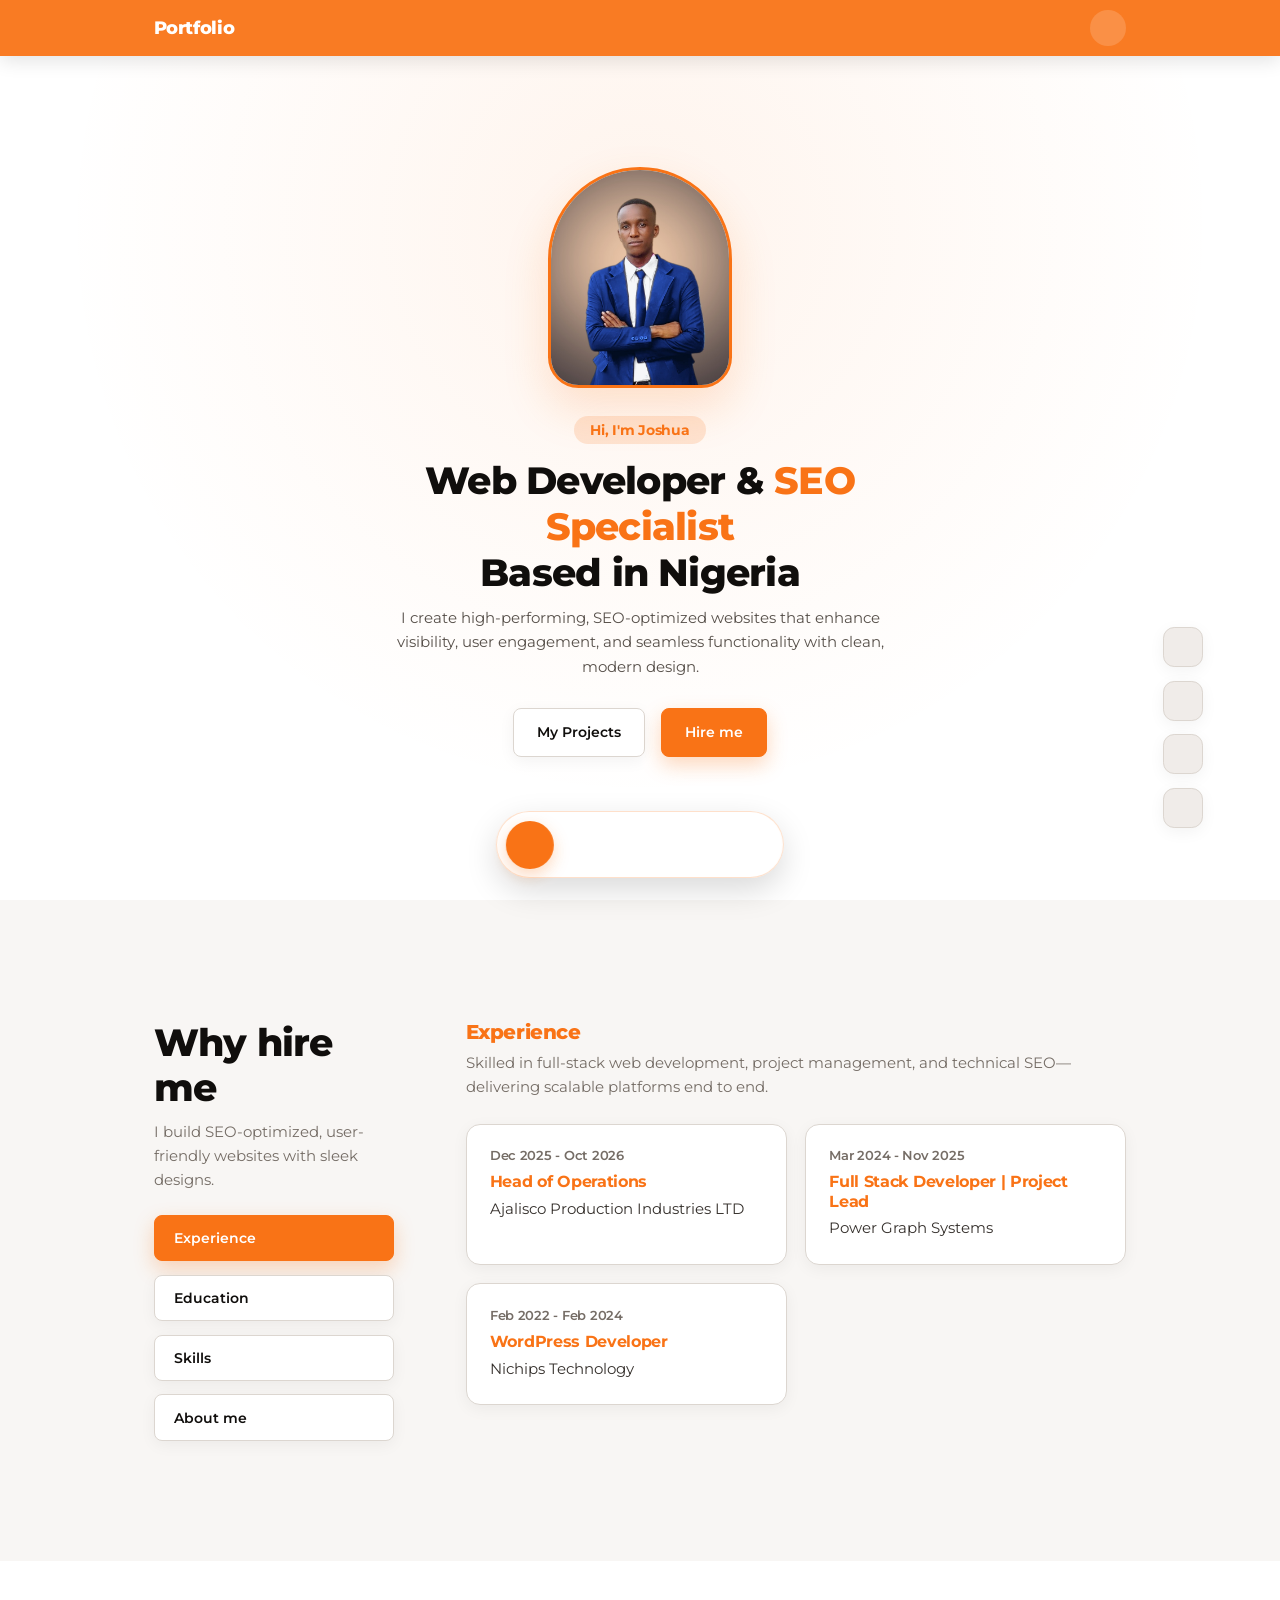
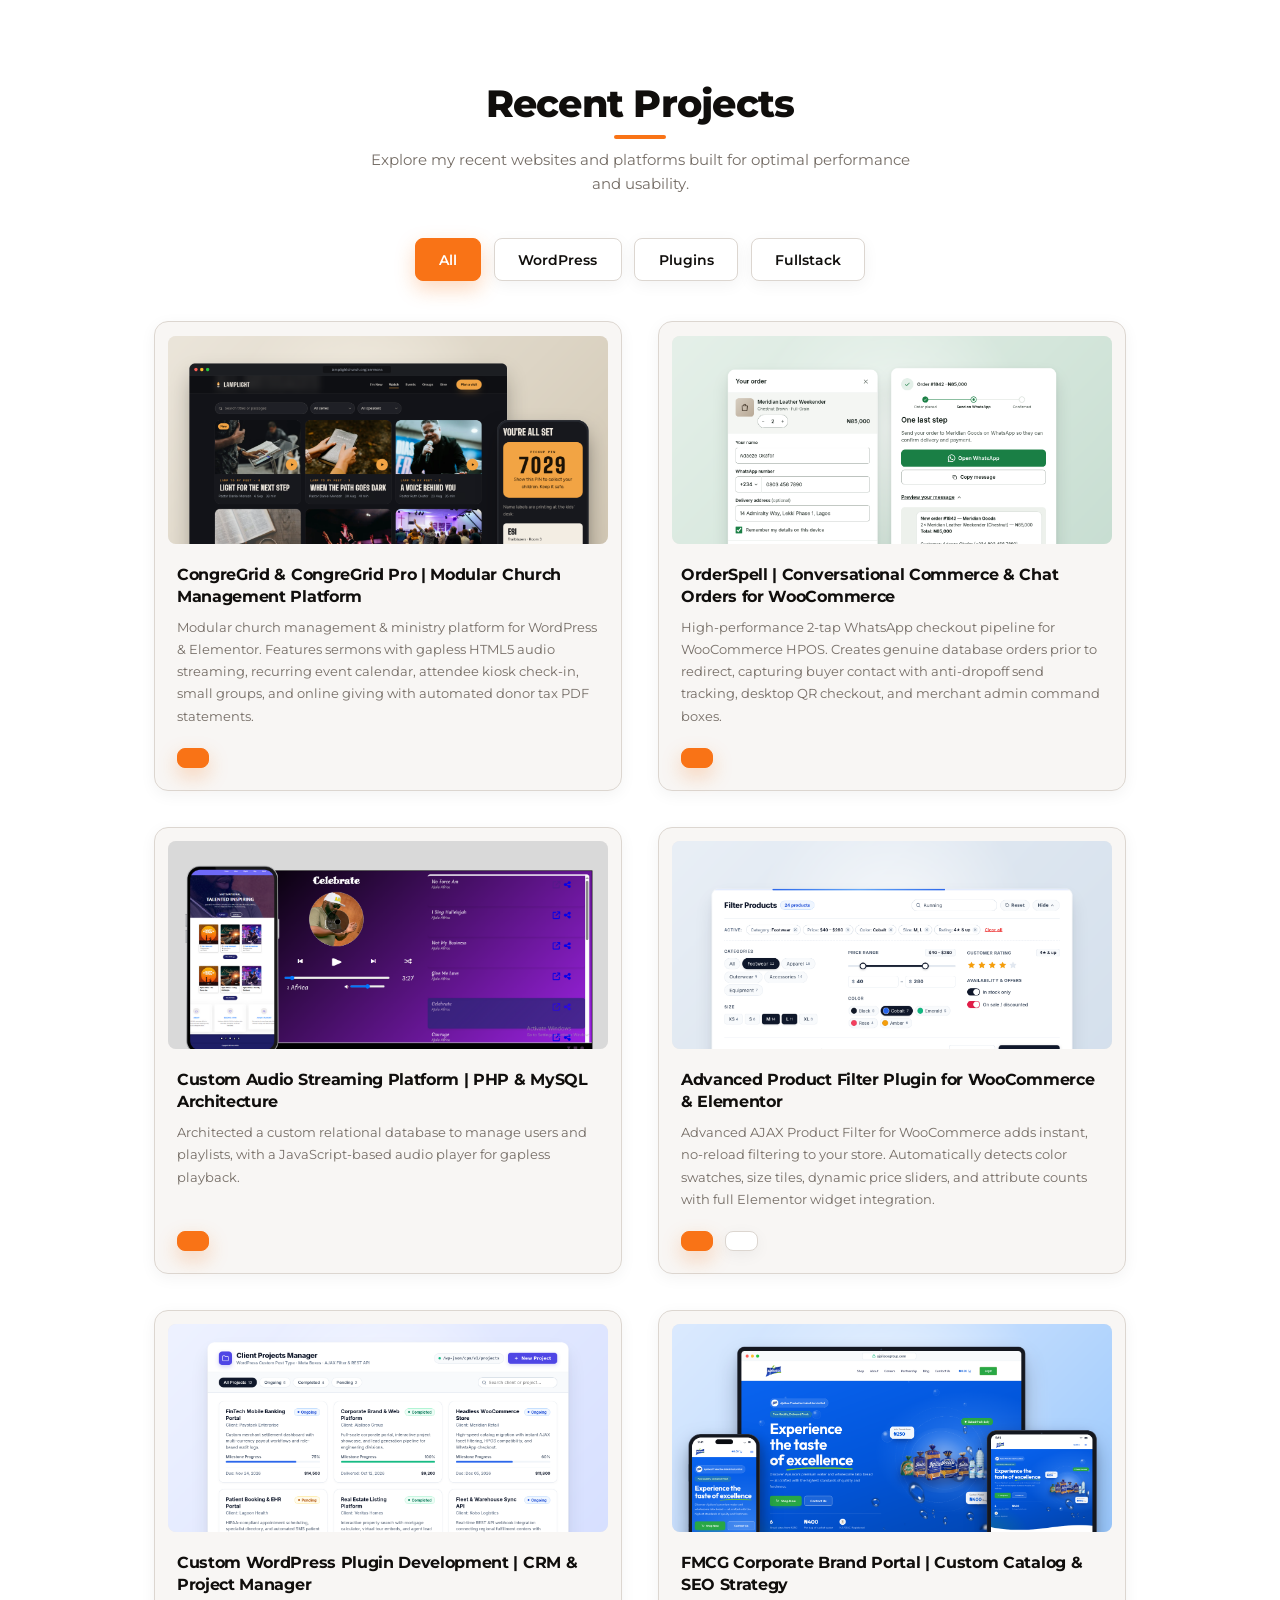
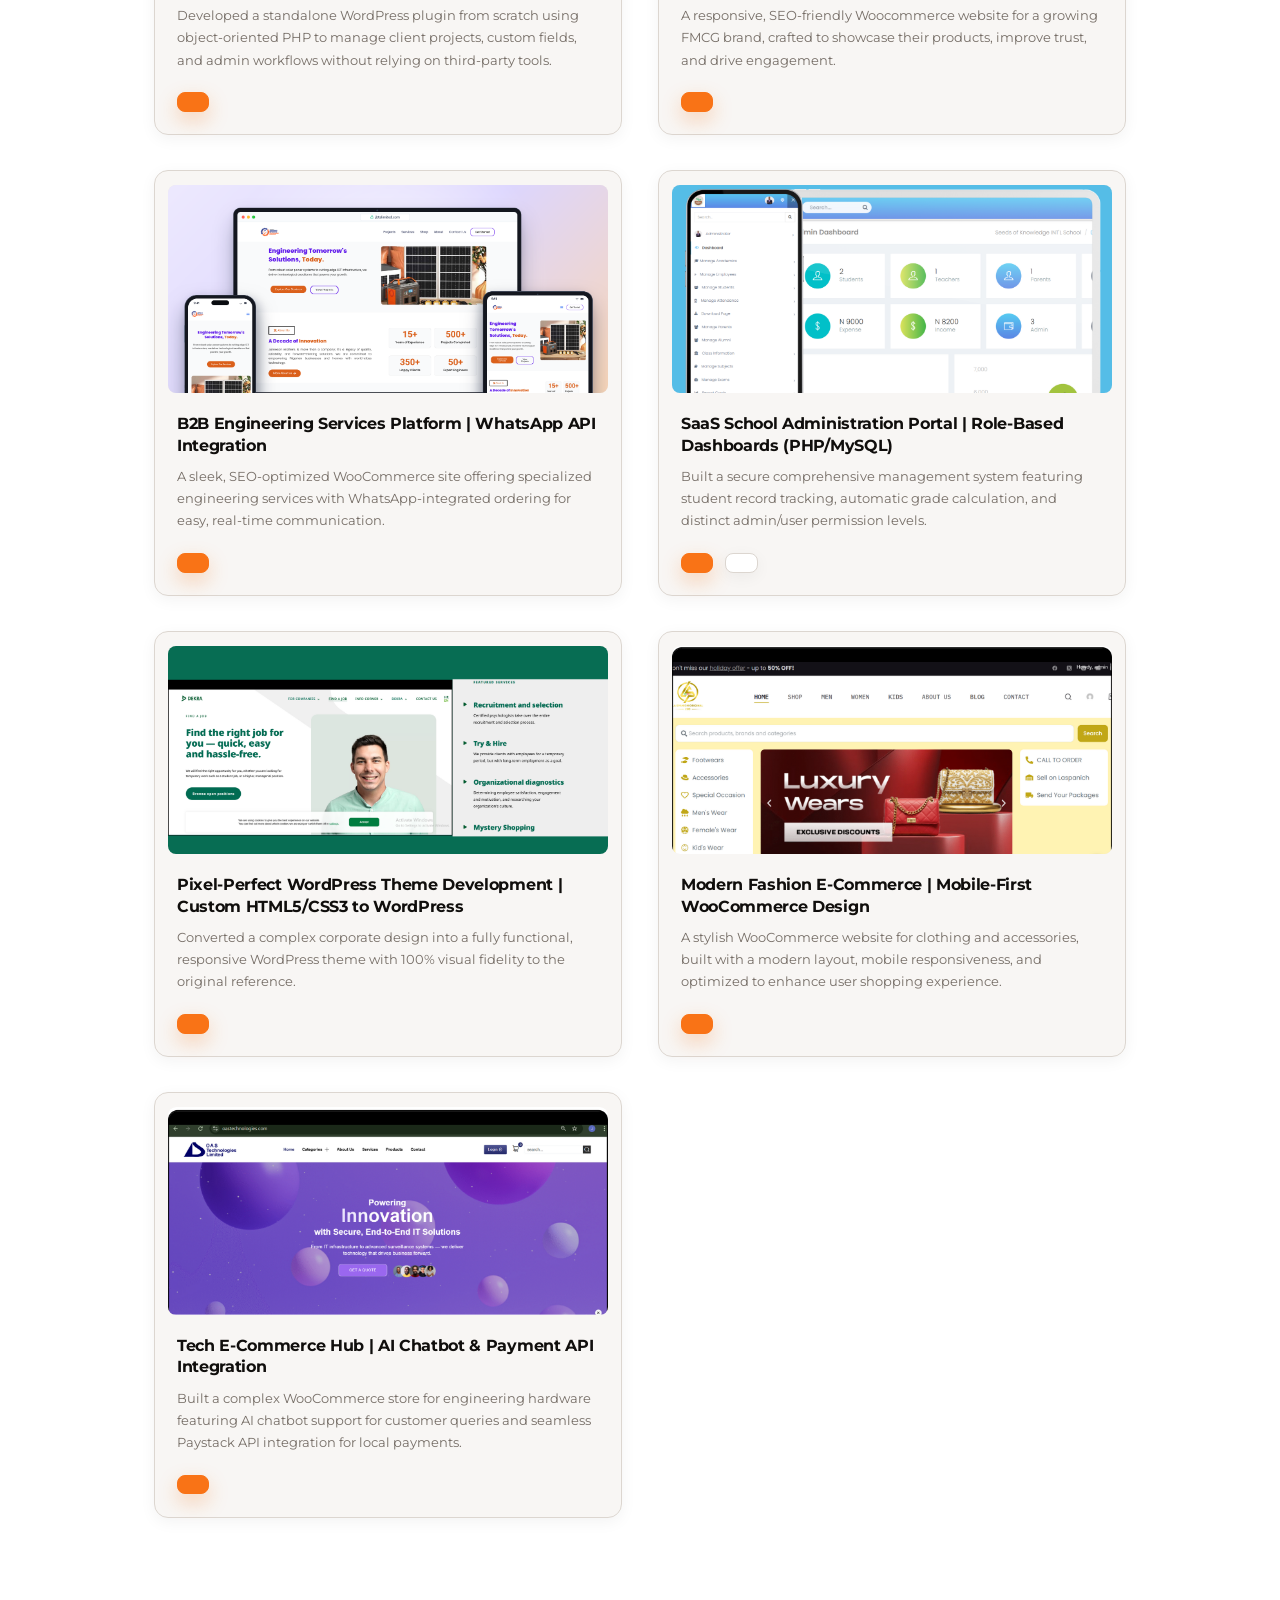
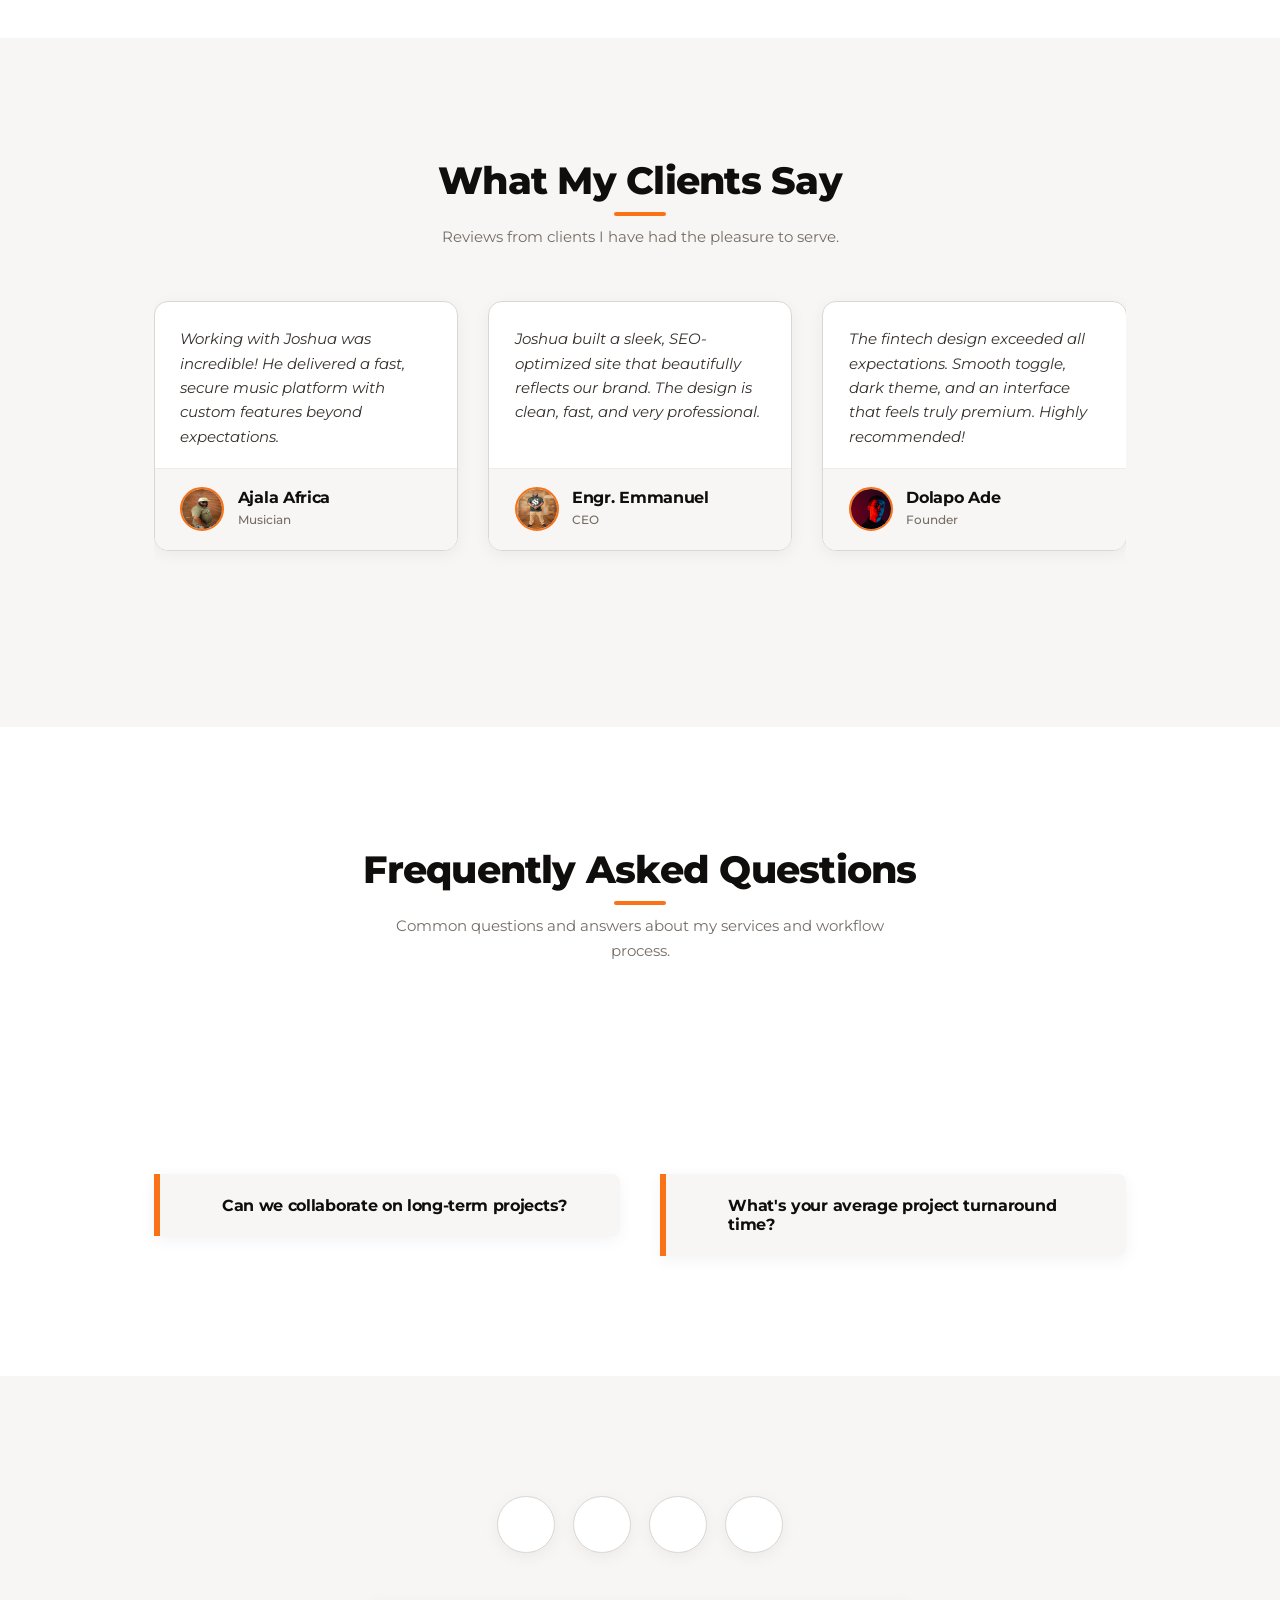
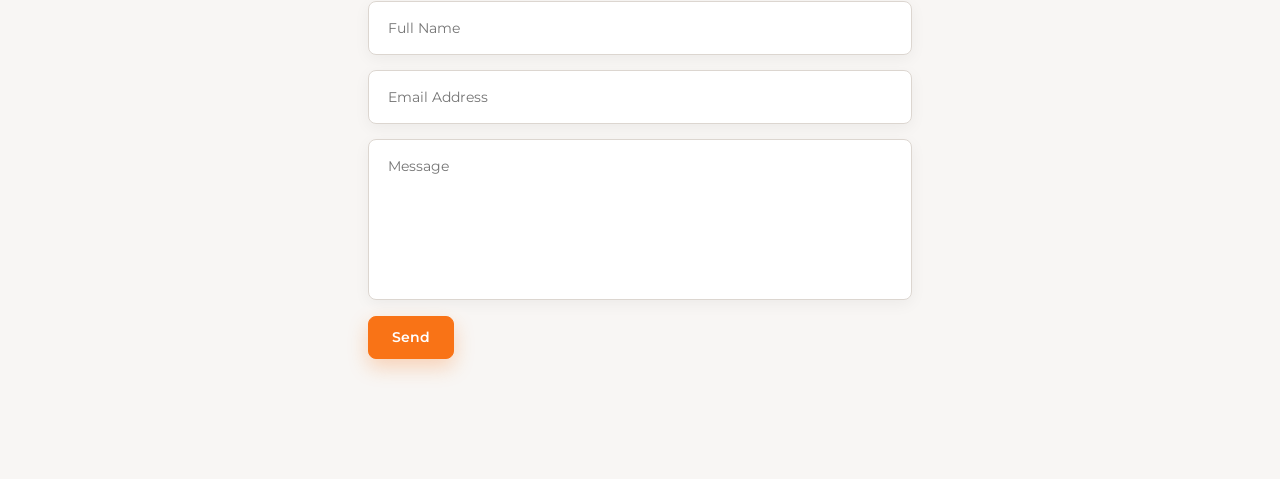
==== commit a80a59b2: "feat: use new portfolio design from new-portfolio on portfolio" ====
--- a/index.html
+++ b/index.html
@@ -67,7 +67,7 @@
         <menu class="header__socials">
           <a href="https://github.com/Joshuaetok" target="_blank" rel="noopener" aria-label="GitHub"><i class="uil uil-github-alt"></i></a>
           <a href="https://www.youtube.com/shorts/P1jPAKe_5eQ" target="_blank" rel="noopener" aria-label="YouTube"><i class="uil uil-youtube"></i></a>
-          <a href="https://joshuaetok.github.io/new-portfolio/" target="_blank" rel="noopener" aria-label="Portfolio"><i class="uil uil-dribbble"></i></a>
+          <a href="https://joshuaetok.github.io/portfolio/" target="_blank" rel="noopener" aria-label="Portfolio"><i class="uil uil-dribbble"></i></a>
           <a href="https://www.linkedin.com/in/joshua-etok-082957157" target="_blank" rel="noopener" aria-label="LinkedIn"
             ><i class="uil uil-linkedin-alt"></i
           ></a>
@@ -108,6 +108,7 @@
       <menu class="projects__categories">
         <button class="btn" data-filter="*">All</button>
         <button class="btn" data-filter=".frontend">WordPress</button>
+        <button class="btn" data-filter=".plugins">Plugins</button>
       <!--  <button class="btn" data-filter=".backend">Backend</button> -->
         <button class="btn" data-filter=".fullstack">Fullstack</button>
       </menu>
@@ -116,6 +117,34 @@
         data-aos="fade-in"
         data-aos-delay="200"
       >
+        <articles class="project mix frontend plugins" data-order="1">
+          <div class="project__image">
+            <img src="./assets/congregrid.png" alt="CongreGrid &amp; CongreGrid Pro Church Management Platform" />
+          </div>
+          <h5>CongreGrid &amp; CongreGrid Pro | Modular Church Management Platform</h5>
+          <p>
+            Modular church management &amp; ministry platform for WordPress &amp; Elementor. Features sermons with gapless HTML5 audio streaming, recurring event calendar, attendee kiosk check-in, small groups, and online giving with automated donor tax PDF statements.
+          </p>
+          <div class="projects__cta">
+            <a href="https://github.com/Joshuaetok/congregrid" class="btn primary" target="_blank" title="View Repository"
+              ><i class="uil uil-github-alt"></i
+            ></a>
+          </div>
+        </articles>
+        <articles class="project mix frontend plugins" data-order="1">
+          <div class="project__image">
+            <img src="./assets/orderspell.png" alt="OrderSpell WooCommerce WhatsApp Plugin" />
+          </div>
+          <h5>OrderSpell | Conversational Commerce &amp; Chat Orders for WooCommerce</h5>
+          <p>
+            High-performance 2-tap WhatsApp checkout pipeline for WooCommerce HPOS. Creates genuine database orders prior to redirect, capturing buyer contact with anti-dropoff send tracking, desktop QR checkout, and merchant admin command boxes.
+          </p>
+          <div class="projects__cta">
+            <a href="https://github.com/Joshuaetok/orderspell" class="btn primary" target="_blank" title="View Repository"
+              ><i class="uil uil-github-alt"></i
+            ></a>
+          </div>
+        </articles>
         <articles class="project mix fullstack" data-order="1">
           <div class="project__image">
             <img src="./assets/project1.png" alt="Project One" />
@@ -130,30 +159,33 @@
             ></a>
           </div>
         </articles>
-        <articles class="project mix frontend" data-order="2">
-          <div class="project__image">
-            <img src="./assets/project11.png" alt="Project Two" />
+        <articles class="project mix frontend plugins" data-order="2">
+          <div class="project__image">
+            <img src="./assets/project11.png" alt="Advanced Product Filter Plugin" />
           </div>
           <h5>Advanced Product Filter Plugin for WooCommerce & Elementor</h5>
           <p>
-            Advanced AJAX Product Filter for WooCommerce adds instant, no‑reload filtering to your store. Includes a dedicated Elementor widget with full styling controls, a flexible shortcode that targets any product grid.
-         </p>
+            Advanced AJAX Product Filter for WooCommerce adds instant, no‑reload filtering to your store. Automatically detects color swatches, size tiles, dynamic price sliders, and attribute counts with full Elementor widget integration.
+          </p>
           <div class="projects__cta">
             <a href="https://joshuaetok.github.io/advance-filter/"
-              class="btn primary" target="_blank"><i class="uil uil-link"></i
-            ></a>
-          </div>
-        </articles>
-        <articles class="project mix frontend" data-order="2">
-          <div class="project__image">
-            <img src="./assets/project9.png" alt="Project Two" />
+              class="btn primary" target="_blank" title="Live Demo"><i class="uil uil-link"></i
+            ></a>
+            <a href="https://github.com/Joshuaetok/advanced-product-filter-for-woocommerce" class="btn" target="_blank" title="View Repository"
+              ><i class="uil uil-github-alt"></i
+            ></a>
+          </div>
+        </articles>
+        <articles class="project mix frontend plugins" data-order="2">
+          <div class="project__image">
+            <img src="./assets/project9.png" alt="Client Projects Manager" />
           </div>
           <h5>Custom WordPress Plugin Development | CRM & Project Manager</h5>
           <p>
             Developed a standalone WordPress plugin from scratch using object-oriented PHP to manage client projects, custom fields, and admin workflows without relying on third-party tools.
           </p>
           <div class="projects__cta">
-            <a href="https://github.com/Joshuaetok/workcity-assessment-wordpress" class="btn primary" target="_blank"
+            <a href="https://github.com/Joshuaetok/workcity-assessment-wordpress" class="btn primary" target="_blank" title="View Repository"
               ><i class="uil uil-github-alt"></i
             ></a>
           </div>
@@ -580,7 +612,7 @@
           data-aos-delay="200"
         >
             <!-- Redirect after submit -->
-          <input type="hidden" name="_next" value="https://joshuaetok.github.io/new-portfolio/" />
+          <input type="hidden" name="_next" value="https://joshuaetok.github.io/portfolio/" />
 
           <input
             class="round"
--- a/index.css
+++ b/index.css
@@ -11,21 +11,21 @@
 }
 
 :root {
-  --color-primary: #178c43;
-  --color-primary-light: #1db356;
-  --color-primary-variant: rgba(23, 140, 67, 0.18);
-  --color-primary-glow: rgba(23, 140, 67, 0.28);
+  --color-primary: #f97316;
+  --color-primary-light: #fb923c;
+  --color-primary-variant: rgba(249, 115, 22, 0.16);
+  --color-primary-glow: rgba(249, 115, 22, 0.28);
   --color-gray-0: #ffffff;
-  --color-gray-50: #f4f6f5;
-  --color-gray-100: #eaeeec;
-  --color-gray-200: #d0d7d3;
-  --color-gray-300: #a1aba5;
-  --color-gray-400: #87928c;
-  --color-gray-500: #6c7771;
-  --color-gray-600: #4e5752;
-  --color-gray-700: #2f3632;
-  --color-gray-800: #1c211e;
-  --color-gray-900: #0c100e;
+  --color-gray-50: #f8f6f4;
+  --color-gray-100: #f0ece9;
+  --color-gray-200: #dcd6d0;
+  --color-gray-300: #aba39c;
+  --color-gray-400: #918880;
+  --color-gray-500: #756d66;
+  --color-gray-600: #57504a;
+  --color-gray-700: #36312d;
+  --color-gray-800: #211e1b;
+  --color-gray-900: #100e0c;
 
   --container-w-lg: 76%;
   --container-w-md: 90%;
@@ -37,7 +37,7 @@
 
   --shadow-sm: 0 4px 16px rgba(0, 0, 0, 0.05);
   --shadow-md: 0 12px 32px rgba(0, 0, 0, 0.08);
-  --shadow-lg: 0 20px 45px rgba(23, 140, 67, 0.16);
+  --shadow-lg: 0 20px 45px rgba(249, 115, 22, 0.18);
 
   --transition: all 320ms cubic-bezier(0.22, 1, 0.36, 1);
 }
@@ -57,7 +57,7 @@
 
   --shadow-sm: 0 6px 20px rgba(0, 0, 0, 0.28);
   --shadow-md: 0 14px 36px rgba(0, 0, 0, 0.42);
-  --shadow-lg: 0 20px 48px rgba(23, 140, 67, 0.22);
+  --shadow-lg: 0 20px 48px rgba(249, 115, 22, 0.24);
 }
 
 html {
@@ -66,7 +66,7 @@
 }
 
 ::-webkit-scrollbar {
-  background: rgba(23, 140, 67, 0.12);
+  background: rgba(249, 115, 22, 0.12);
   width: 9px;
 }
 
@@ -213,7 +213,7 @@
 
 /* ===================== NAVBAR ===================== */
 nav {
-  background: rgba(23, 140, 67, 0.94);
+  background: rgba(249, 115, 22, 0.94);
   backdrop-filter: blur(12px);
   -webkit-backdrop-filter: blur(12px);
   width: 100%;
@@ -266,7 +266,7 @@
   bottom: -8rem;
   transform: translateX(-50%) scale(0);
   background: rgba(255, 255, 255, 0.75);
-  border: 1px solid rgba(23, 140, 67, 0.2);
+  border: 1px solid rgba(249, 115, 22, 0.22);
   box-shadow: 0 12px 32px rgba(0, 0, 0, 0.15);
   backdrop-filter: blur(14px);
   -webkit-backdrop-filter: blur(14px);
@@ -328,12 +328,12 @@
   display: grid;
   place-items: center;
   position: relative;
-  background: radial-gradient(circle at 50% 20%, rgba(23, 140, 67, 0.08), transparent 62%);
+  background: radial-gradient(circle at 50% 20%, rgba(249, 115, 22, 0.08), transparent 62%);
 }
 
 .dark-theme-variables header {
   background:
-    radial-gradient(circle at 50% 20%, rgba(23, 140, 67, 0.14), transparent 60%),
+    radial-gradient(circle at 50% 20%, rgba(249, 115, 22, 0.15), transparent 60%),
     linear-gradient(180deg, var(--color-gray-100), var(--color-gray-0));
 }
 
@@ -356,13 +356,12 @@
 
 .header__image img {
   height: 100%;
-  object-position: center top;
-  transform: scale(1.06);
+  object-position: center 20%;
   transition: var(--transition);
 }
 
 .header__image:hover img {
-  transform: scale(1.1);
+  transform: scale(1.05);
 }
 
 .header__container h5 {
@@ -435,10 +434,16 @@
 /* ===================== RESUME ===================== */
 .resume__container {
   display: grid;
-  grid-template-columns: 15rem 1fr;
+  grid-template-columns: 15rem minmax(0, 1fr);
   gap: 4.5rem;
   width: min(64rem, var(--container-w-lg));
   align-items: start;
+}
+
+.resume__left,
+.resume__right {
+  min-width: 0;
+  width: 100%;
 }
 
 .resume__left p {
@@ -471,11 +476,13 @@
 
 .resume__right ul {
   display: grid;
-  grid-template-columns: 1fr 1fr;
+  grid-template-columns: repeat(2, minmax(0, 1fr));
   gap: 1.15rem;
+  width: 100%;
 }
 
 .resume__right ul li {
+  min-width: 0;
   background: var(--color-gray-0);
   padding: 1.45rem;
   border-radius: var(--radius-md);
@@ -511,21 +518,25 @@
 
 /* skills */
 .resume__right.skills ul {
-  grid-template-columns: repeat(auto-fill, minmax(7.2rem, 1fr));
-  gap: 1.15rem;
+  grid-template-columns: repeat(auto-fill, minmax(6.2rem, 1fr));
+  gap: 1rem;
+  width: 100%;
 }
 
 .resume__right.skills ul li {
-  padding: 1.1rem 0.8rem;
+  min-width: 0;
+  width: 100%;
+  padding: 0.9rem 0.5rem;
   display: flex;
   flex-direction: column;
   align-items: center;
   justify-content: center;
-  gap: 0.65rem;
+  gap: 0.55rem;
   aspect-ratio: 1 / 1;
   background: #ffffff;
   border: 1px solid var(--color-gray-200);
   border-radius: var(--radius-md);
+  overflow: hidden;
 }
 
 .dark-theme-variables .resume__right.skills ul li {
@@ -534,37 +545,44 @@
 }
 
 .resume__right.skills ul li img {
-  width: 3.1rem;
-  height: 3.1rem;
+  width: 2.6rem;
+  height: 2.6rem;
+  max-width: 100%;
   object-fit: contain;
   transition: var(--transition);
 }
 
 .resume__right.skills ul li:hover img {
-  transform: scale(1.1);
+  transform: scale(1.08);
 }
 
 .resume__right.skills ul li span {
-  font-size: 0.75rem;
+  font-size: 0.72rem;
   font-weight: 700;
   color: #1c211e;
   text-align: center;
+  max-width: 100%;
+  overflow: hidden;
+  text-overflow: ellipsis;
+  white-space: nowrap;
 }
 
 /* about */
 .resume__right.about ul {
-  gap: 1rem 1.5rem;
+  gap: 0.9rem 1.25rem;
 }
 
 .resume__right.about li {
   background: var(--color-gray-0);
   display: flex;
+  flex-wrap: wrap;
   align-items: center;
   justify-content: space-between;
-  padding: 0.9rem 1.2rem;
-  gap: 0.5rem;
+  padding: 0.9rem 1.1rem;
+  gap: 0.35rem 0.5rem;
   border: 1px solid var(--color-gray-200);
   border-radius: var(--radius-sm);
+  overflow-wrap: anywhere;
 }
 
 .resume__right.about li h6 {
@@ -900,7 +918,7 @@
   }
 
   .resume__container {
-    grid-template-columns: 1fr;
+    grid-template-columns: minmax(0, 1fr);
     gap: 2.5rem;
     width: var(--container-w-md);
   }
@@ -969,14 +987,14 @@
   }
 
   .resume__container {
-    grid-template-columns: 1fr;
+    grid-template-columns: minmax(0, 1fr);
     gap: 2.2rem;
     width: var(--container-w-sm);
   }
 
   .resume__left menu {
     display: grid;
-    grid-template-columns: 1fr 1fr;
+    grid-template-columns: repeat(2, minmax(0, 1fr));
     gap: 0.65rem;
   }
 
@@ -985,16 +1003,30 @@
   }
 
   .resume__right ul {
-    grid-template-columns: 1fr;
+    grid-template-columns: minmax(0, 1fr);
   }
 
   .resume__right.skills ul {
-    grid-template-columns: repeat(3, 1fr);
-    gap: 0.85rem;
+    grid-template-columns: repeat(3, minmax(0, 1fr));
+    gap: 0.75rem;
+  }
+
+  .resume__right.skills ul li {
+    padding: 0.75rem 0.35rem;
+    gap: 0.4rem;
+  }
+
+  .resume__right.skills ul li img {
+    width: 2.2rem;
+    height: 2.2rem;
+  }
+
+  .resume__right.skills ul li span {
+    font-size: 0.68rem;
   }
 
   .resume__right.about ul {
-    grid-template-columns: 1fr;
+    grid-template-columns: minmax(0, 1fr);
   }
 
   .projects__categories {
@@ -1003,7 +1035,7 @@
   }
 
   .projects__container {
-    grid-template-columns: 1fr;
+    grid-template-columns: minmax(0, 1fr);
     gap: 1.6rem;
   }
 
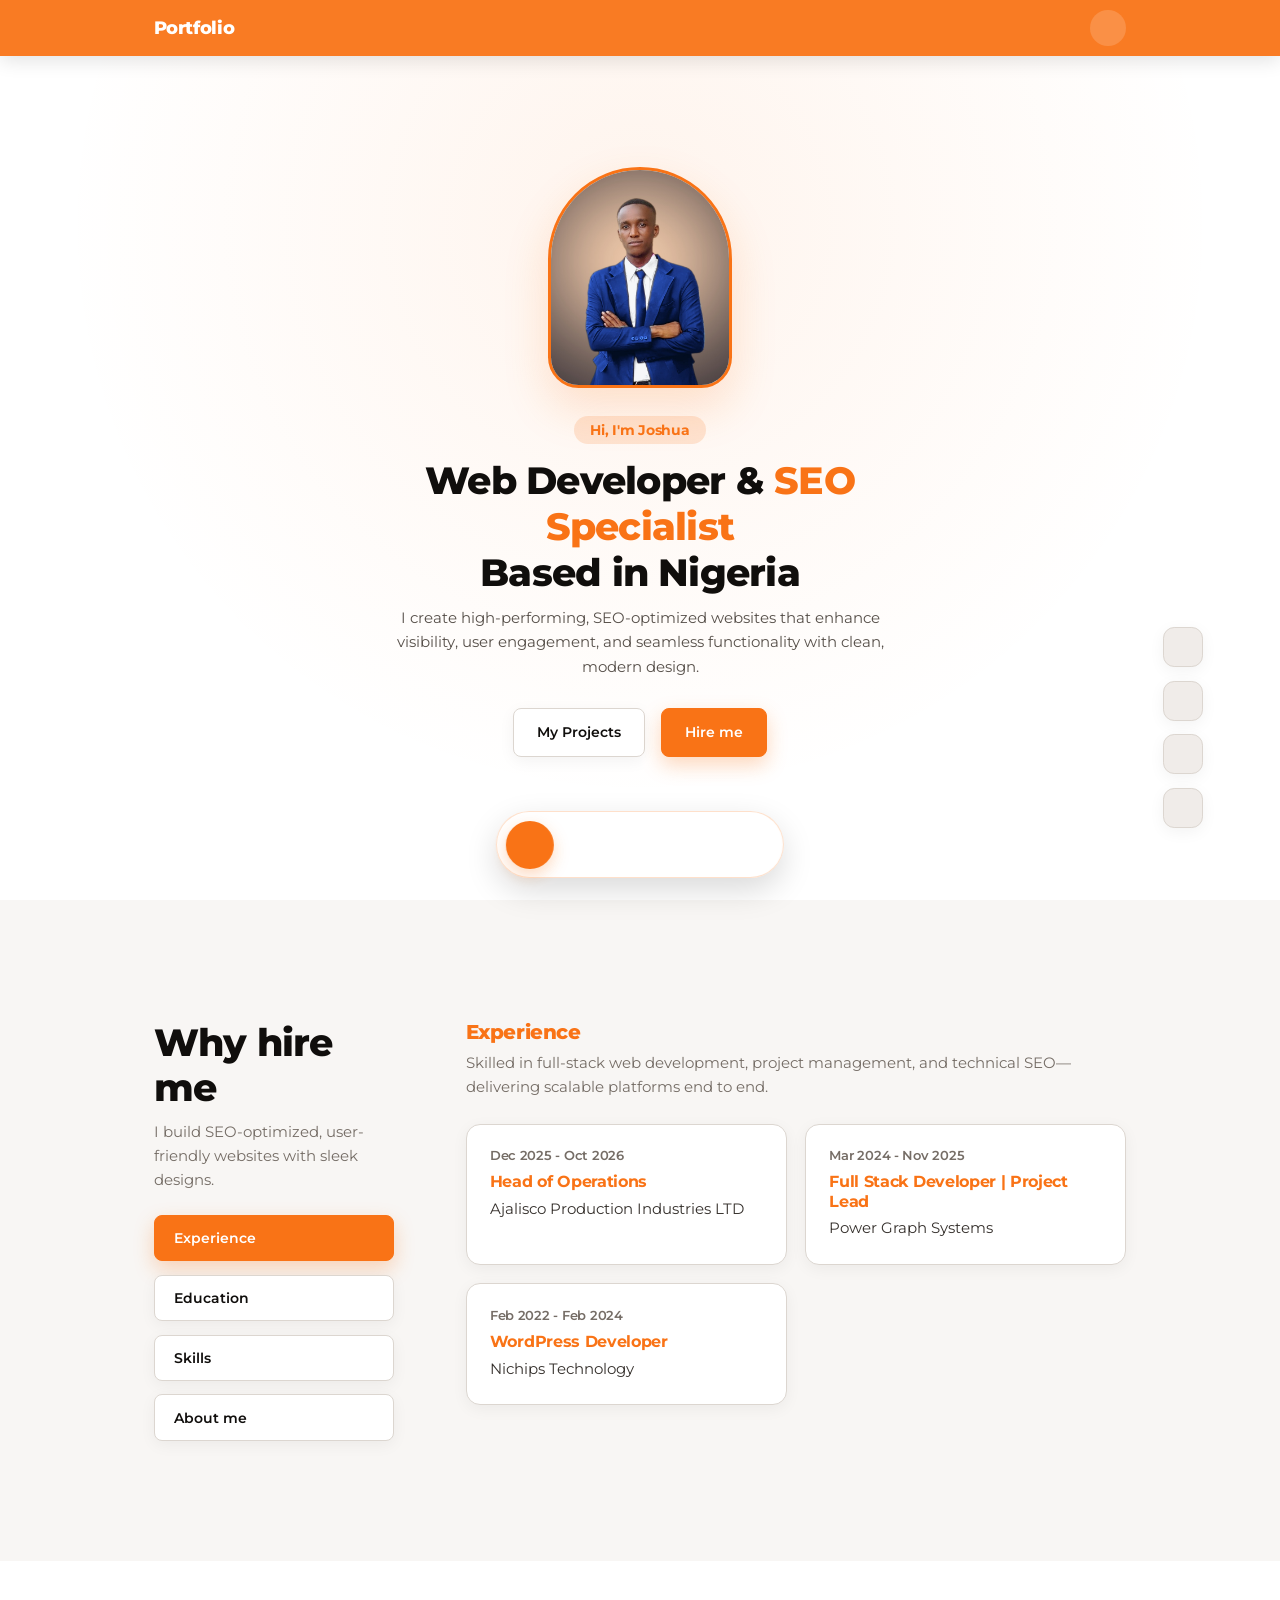
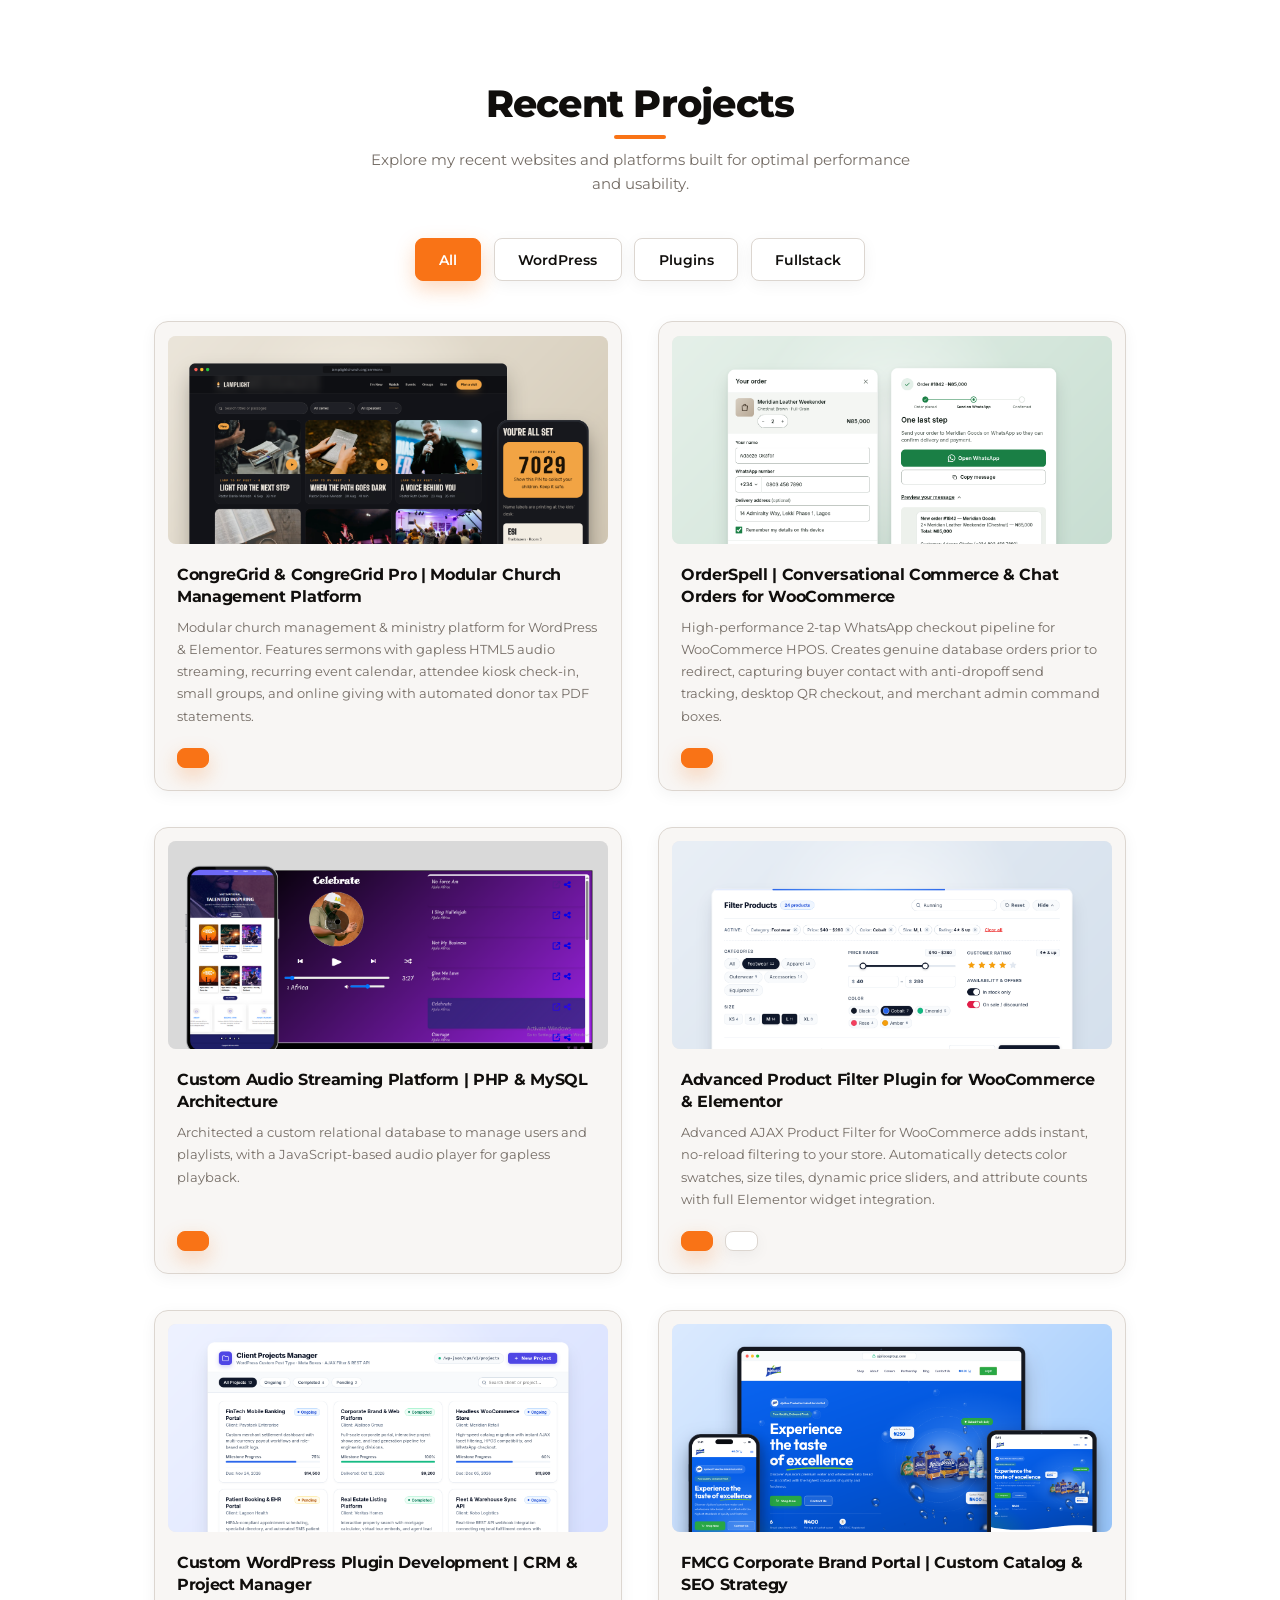
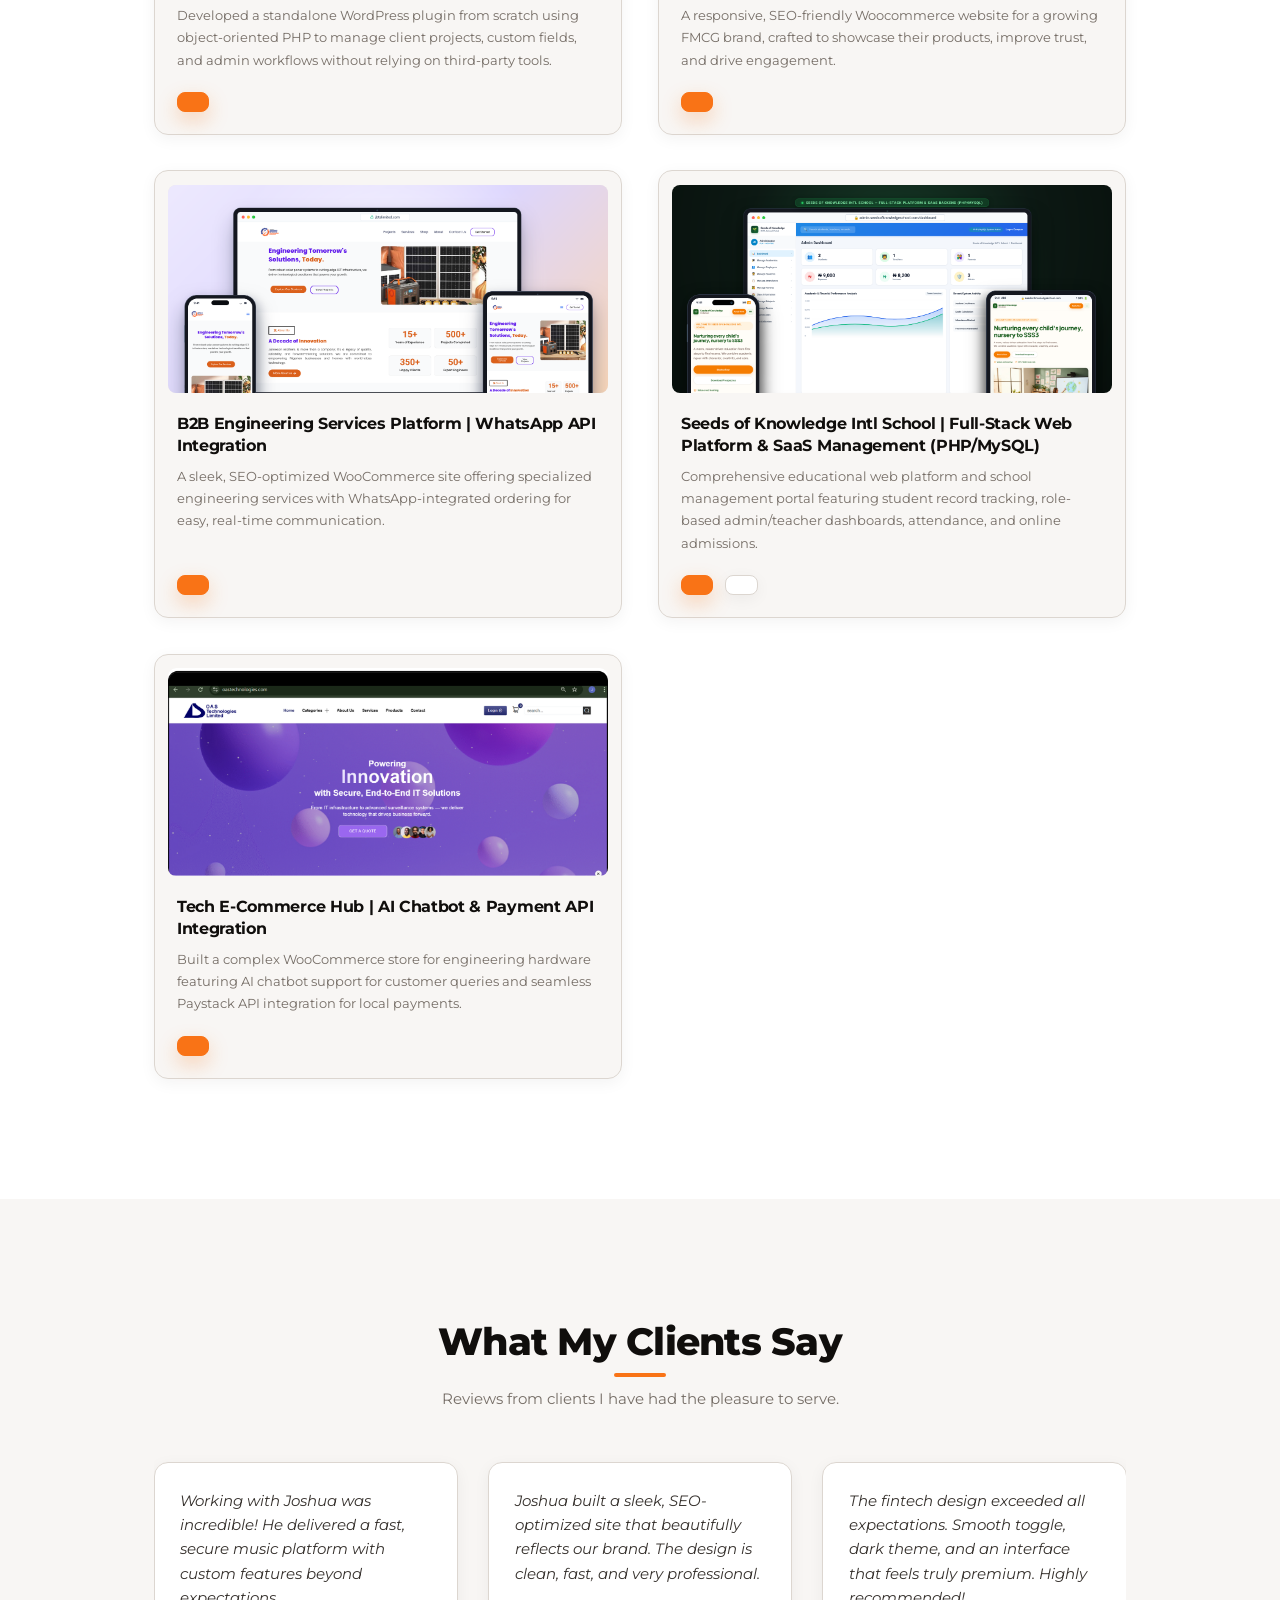
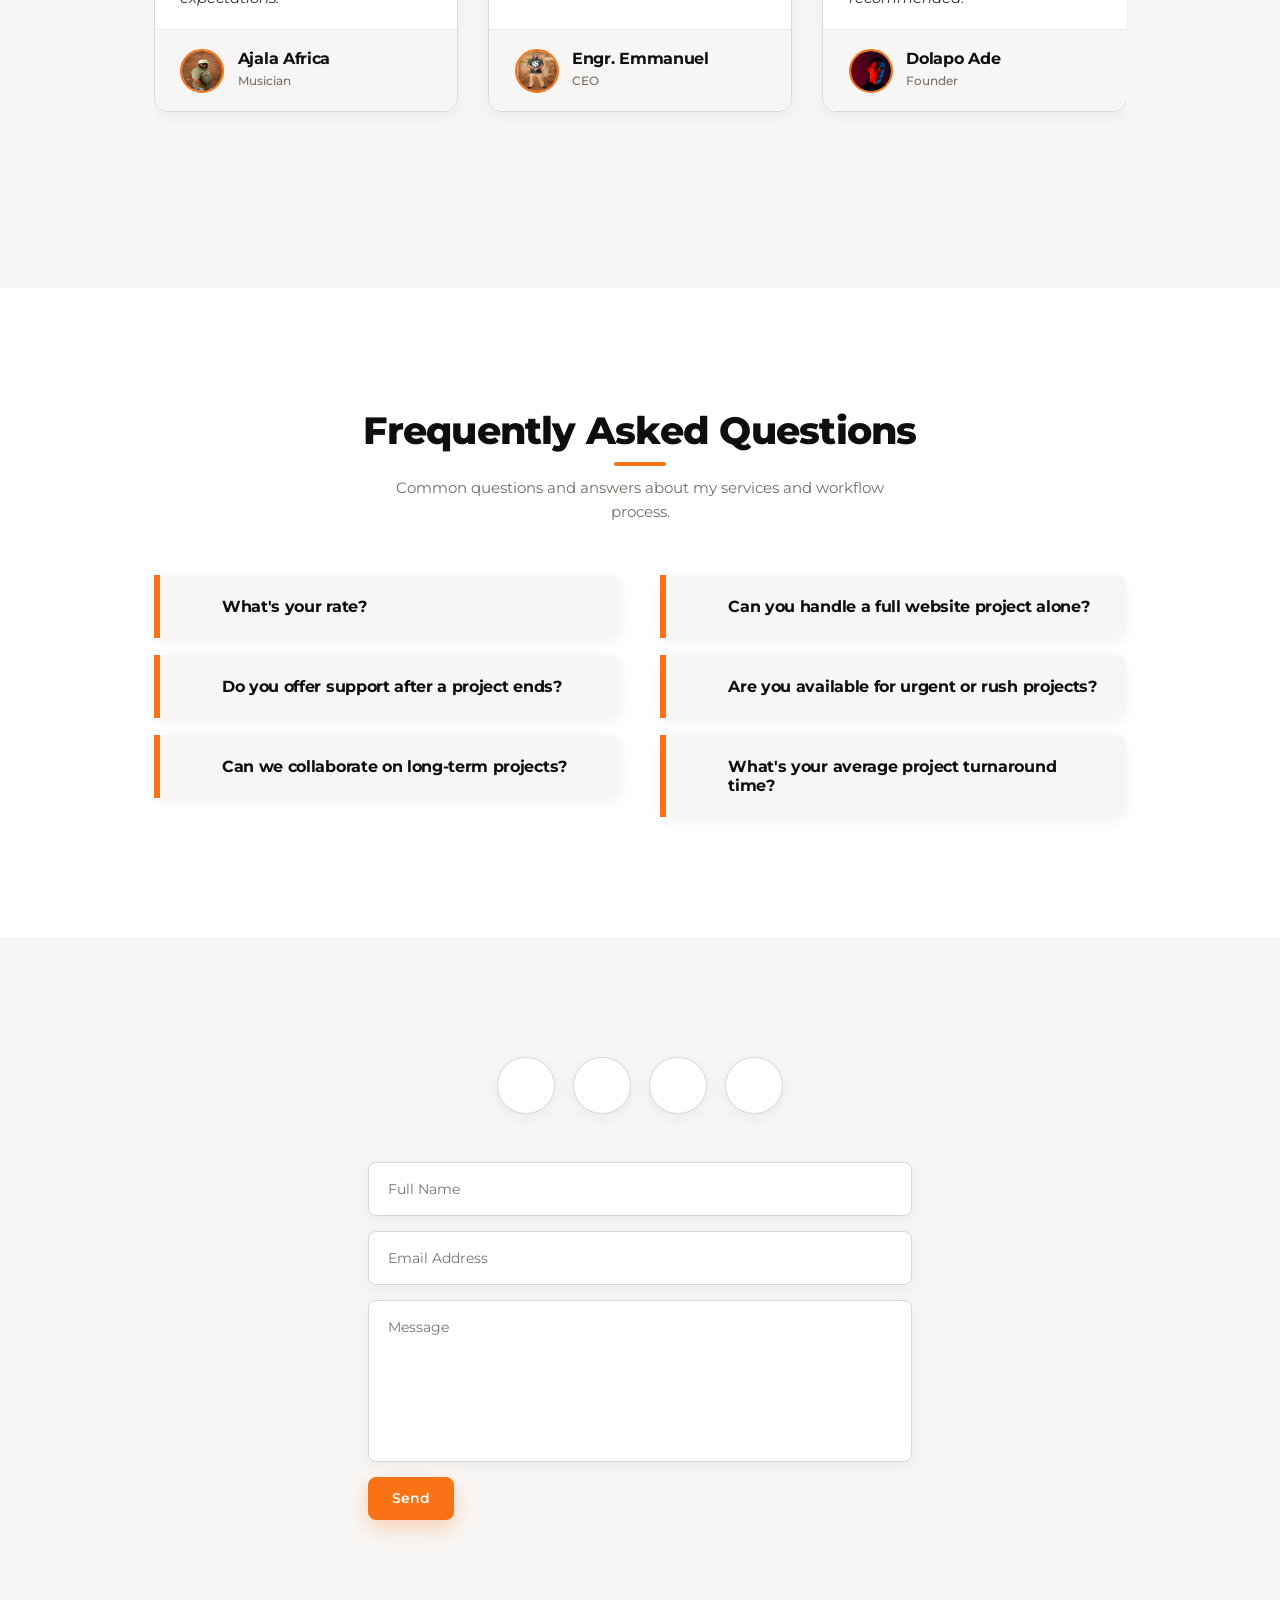
==== commit 36fcb5df: "feat(portfolio): update Sunrise School fullstack 3-device mockup and remove obsolete projects" ====
--- a/index.html
+++ b/index.html
@@ -222,54 +222,18 @@
         </articles>
         <articles class="project mix fullstack" data-order="4">
           <div class="project__image">
-            <img src="./assets/project4.png" alt="Project Four" />
-          </div>
-          <h5>SaaS School Administration Portal | Role-Based Dashboards (PHP/MySQL)</h5>
-          <p>
-            Built a secure comprehensive management system featuring student record tracking, automatic grade calculation, and distinct admin/user permission levels.
-          </p>
-          <div class="projects__cta">
-            <a href="https://seedsofknowledgeschool.com/" class="btn primary" target="_blank"
-              ><i class="uil uil-link"></i
-            ></a>
-            <a href="https://github.com/Joshuaetok/school/" class="btn" target="_blank"
-              ><i class="uil uil-github-alt"></i
-            ></a>
-          </div>
-        </articles>
-        <articles class="project mix frontend" data-order="4">
-          <div class="project__image">
-            <img src="./assets/project5.png" alt="Project Four" />
-          </div>
-          <h5>Pixel-Perfect WordPress Theme Development | Custom HTML5/CSS3 to WordPress</h5>
-          <p>
-            Converted a complex corporate design into a fully functional, responsive WordPress theme with 100% visual fidelity to the original reference.
-          </p>
-          <div class="projects__cta">
-            <a
-              href="https://slategray-shrew-701305.hostingersite.com/"
-              class="btn primary"
-              target="_blank"
-              ><i class="uil uil-link"></i
-            ></a>
-          </div>
-        </articles>
-
-        <articles class="project mix frontend" data-order="4">
-          <div class="project__image">
-            <img src="./assets/project6.png" alt="Project " />
-          </div>
-          <h5>Modern Fashion E-Commerce | Mobile-First WooCommerce Design</h5>
-          <p>
-            A stylish WooCommerce website for clothing and accessories, built with a modern
-            layout, mobile responsiveness, and optimized to enhance user shopping experience.
-          </p>
-          <div class="projects__cta">
-            <a
-              href="https://laspanichoriginals.com/"
-              class="btn primary"
-              target="_blank"
-              ><i class="uil uil-link"></i
+            <img src="./assets/project4.png" alt="Seeds of Knowledge Intl School - Full-Stack Web Platform &amp; SaaS Management (PHP/MySQL)" />
+          </div>
+          <h5>Seeds of Knowledge Intl School | Full-Stack Web Platform &amp; SaaS Management (PHP/MySQL)</h5>
+          <p>
+            Comprehensive educational web platform and school management portal featuring student record tracking, role-based admin/teacher dashboards, attendance, and online admissions.
+          </p>
+          <div class="projects__cta">
+            <a href="https://joshuaetok.github.io/sunrise-school/" class="btn primary" target="_blank"
+              ><i class="uil uil-link"></i
+            ></a>
+            <a href="https://github.com/Joshuaetok/sunrise-school" class="btn" target="_blank"
+              ><i class="uil uil-github-alt"></i
             ></a>
           </div>
         </articles>
